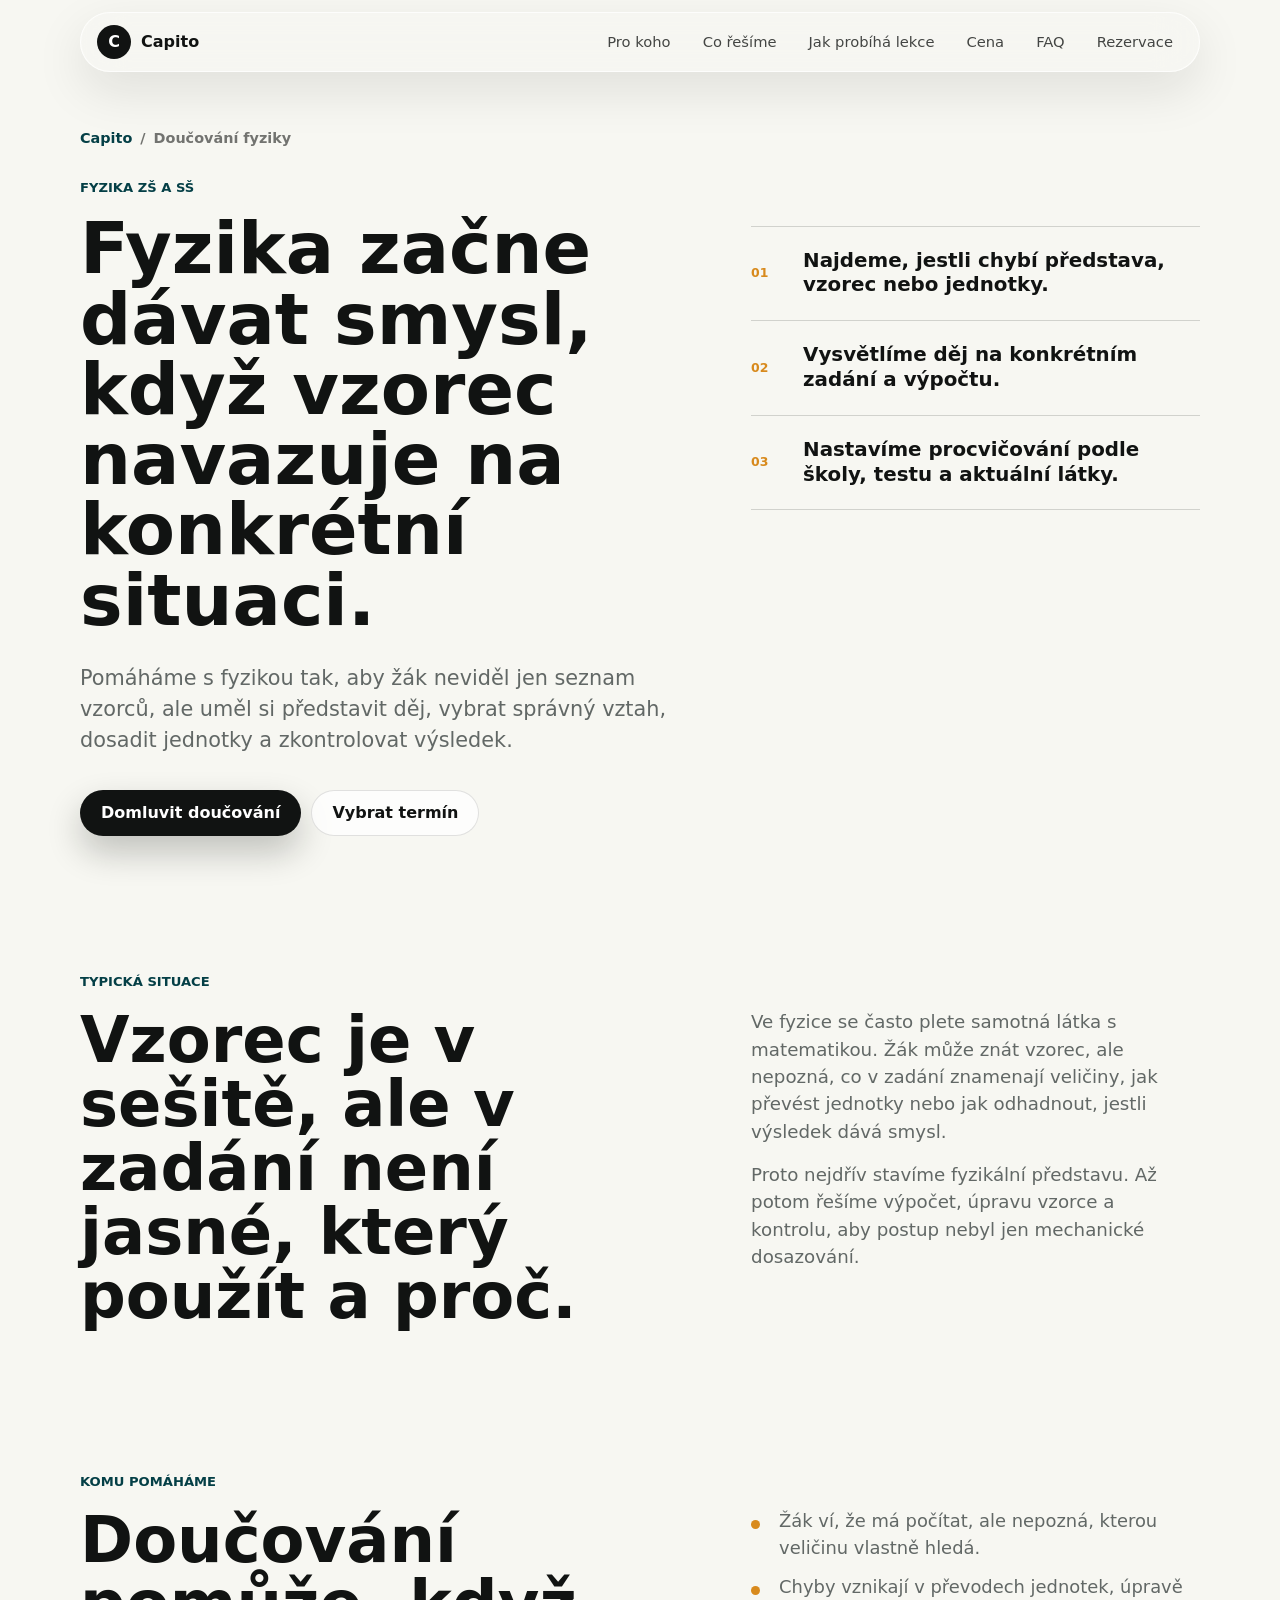
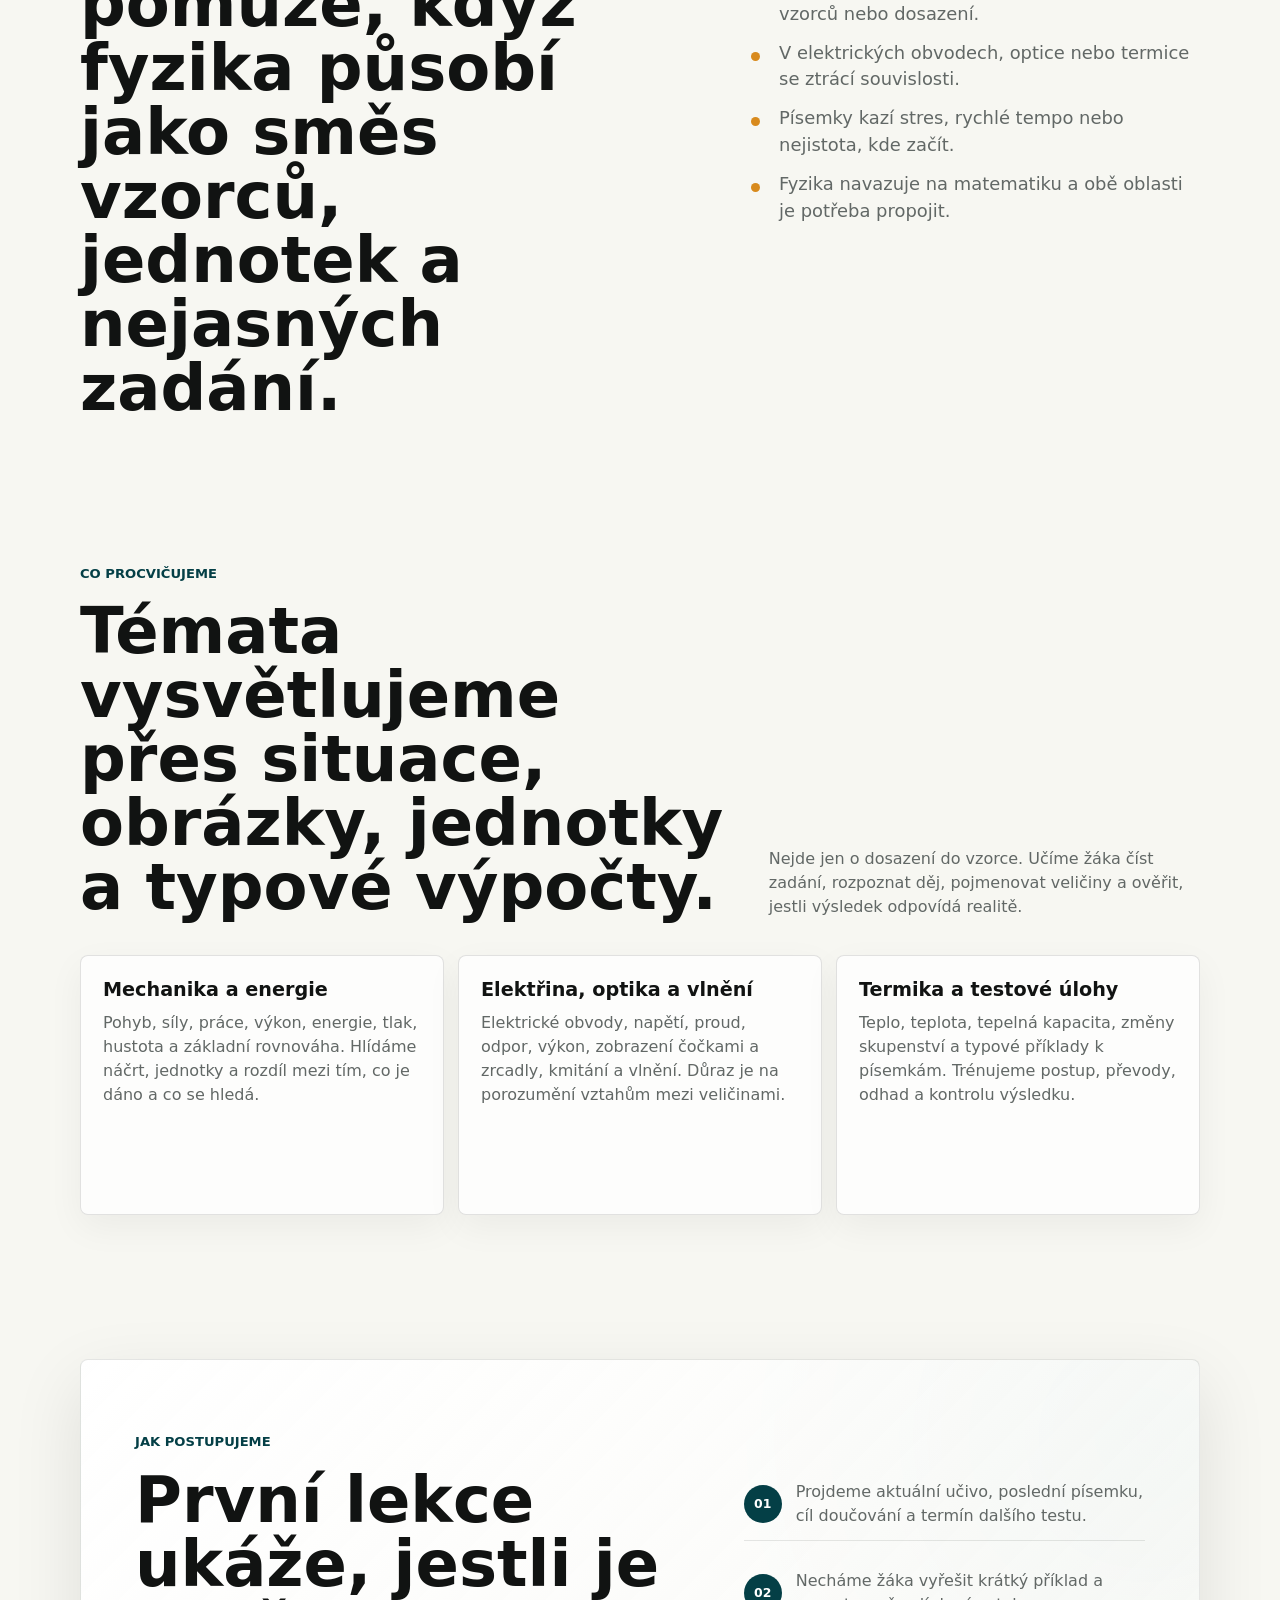
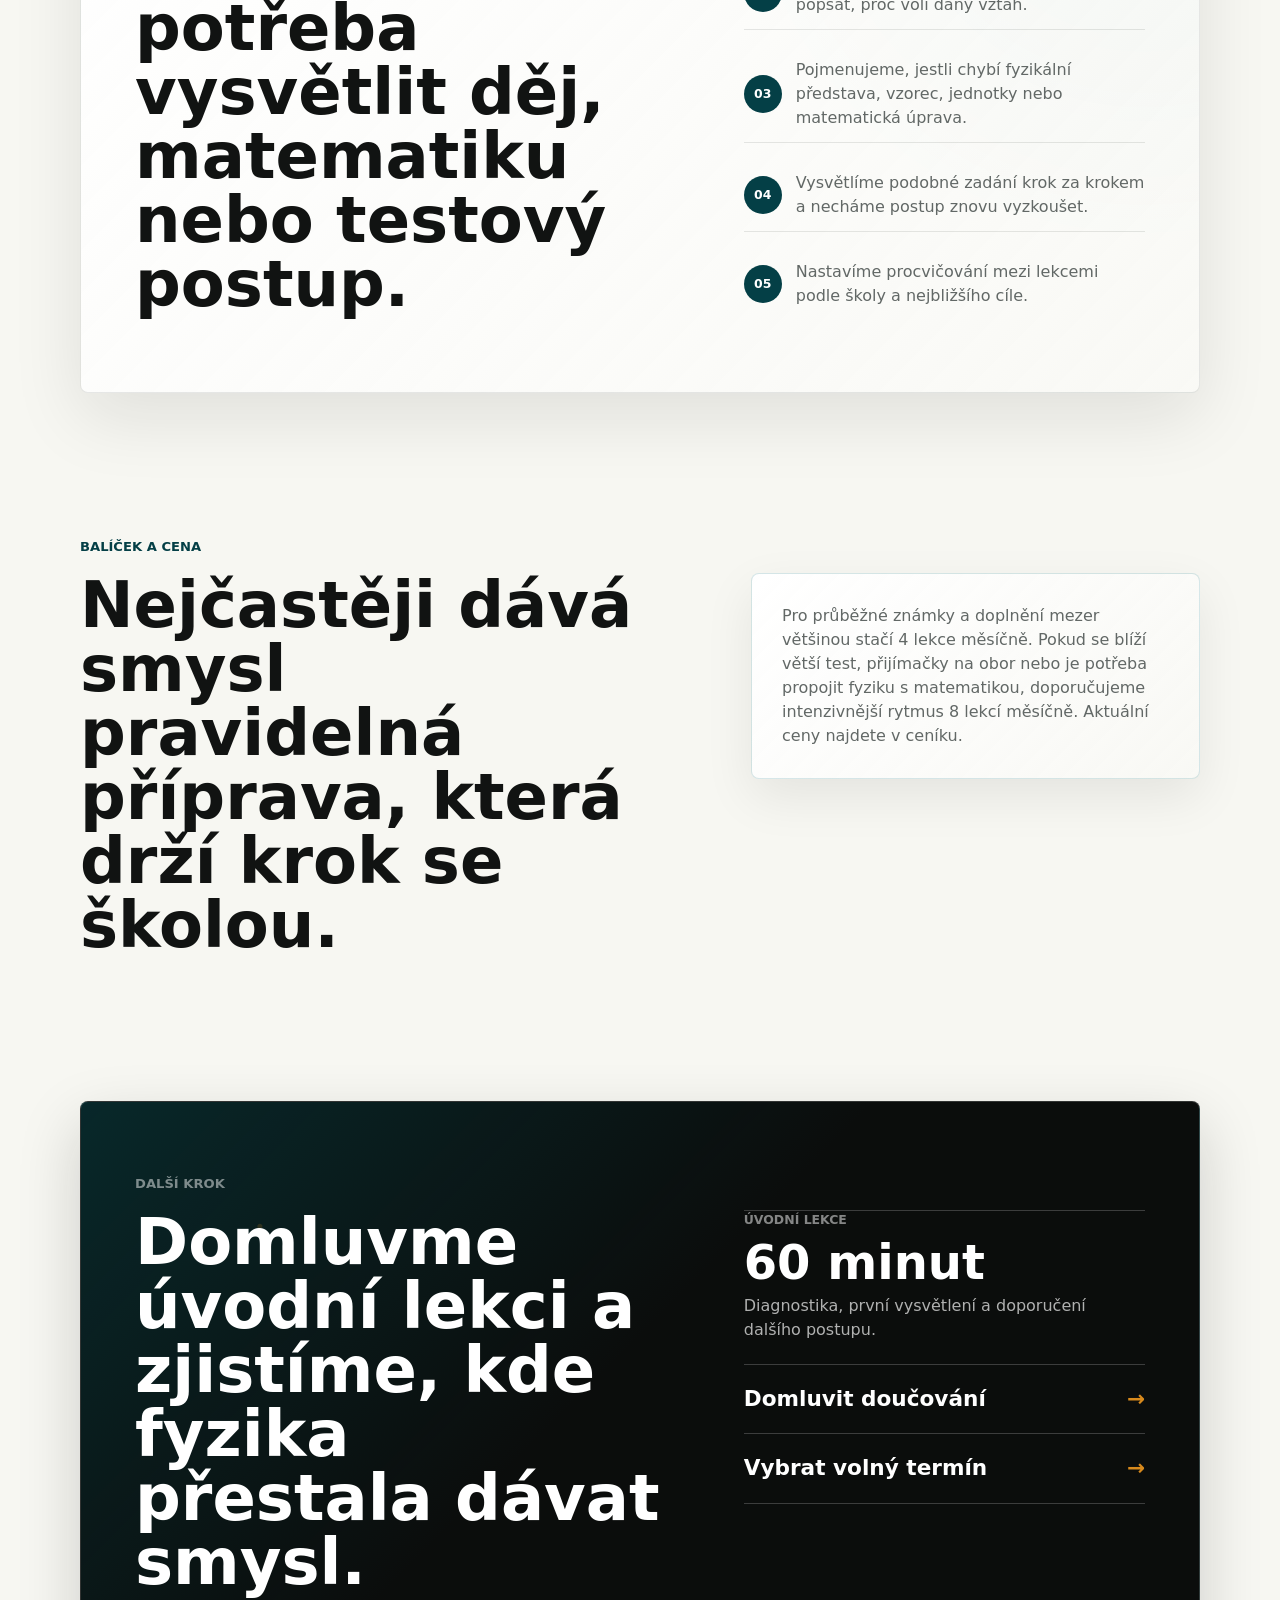
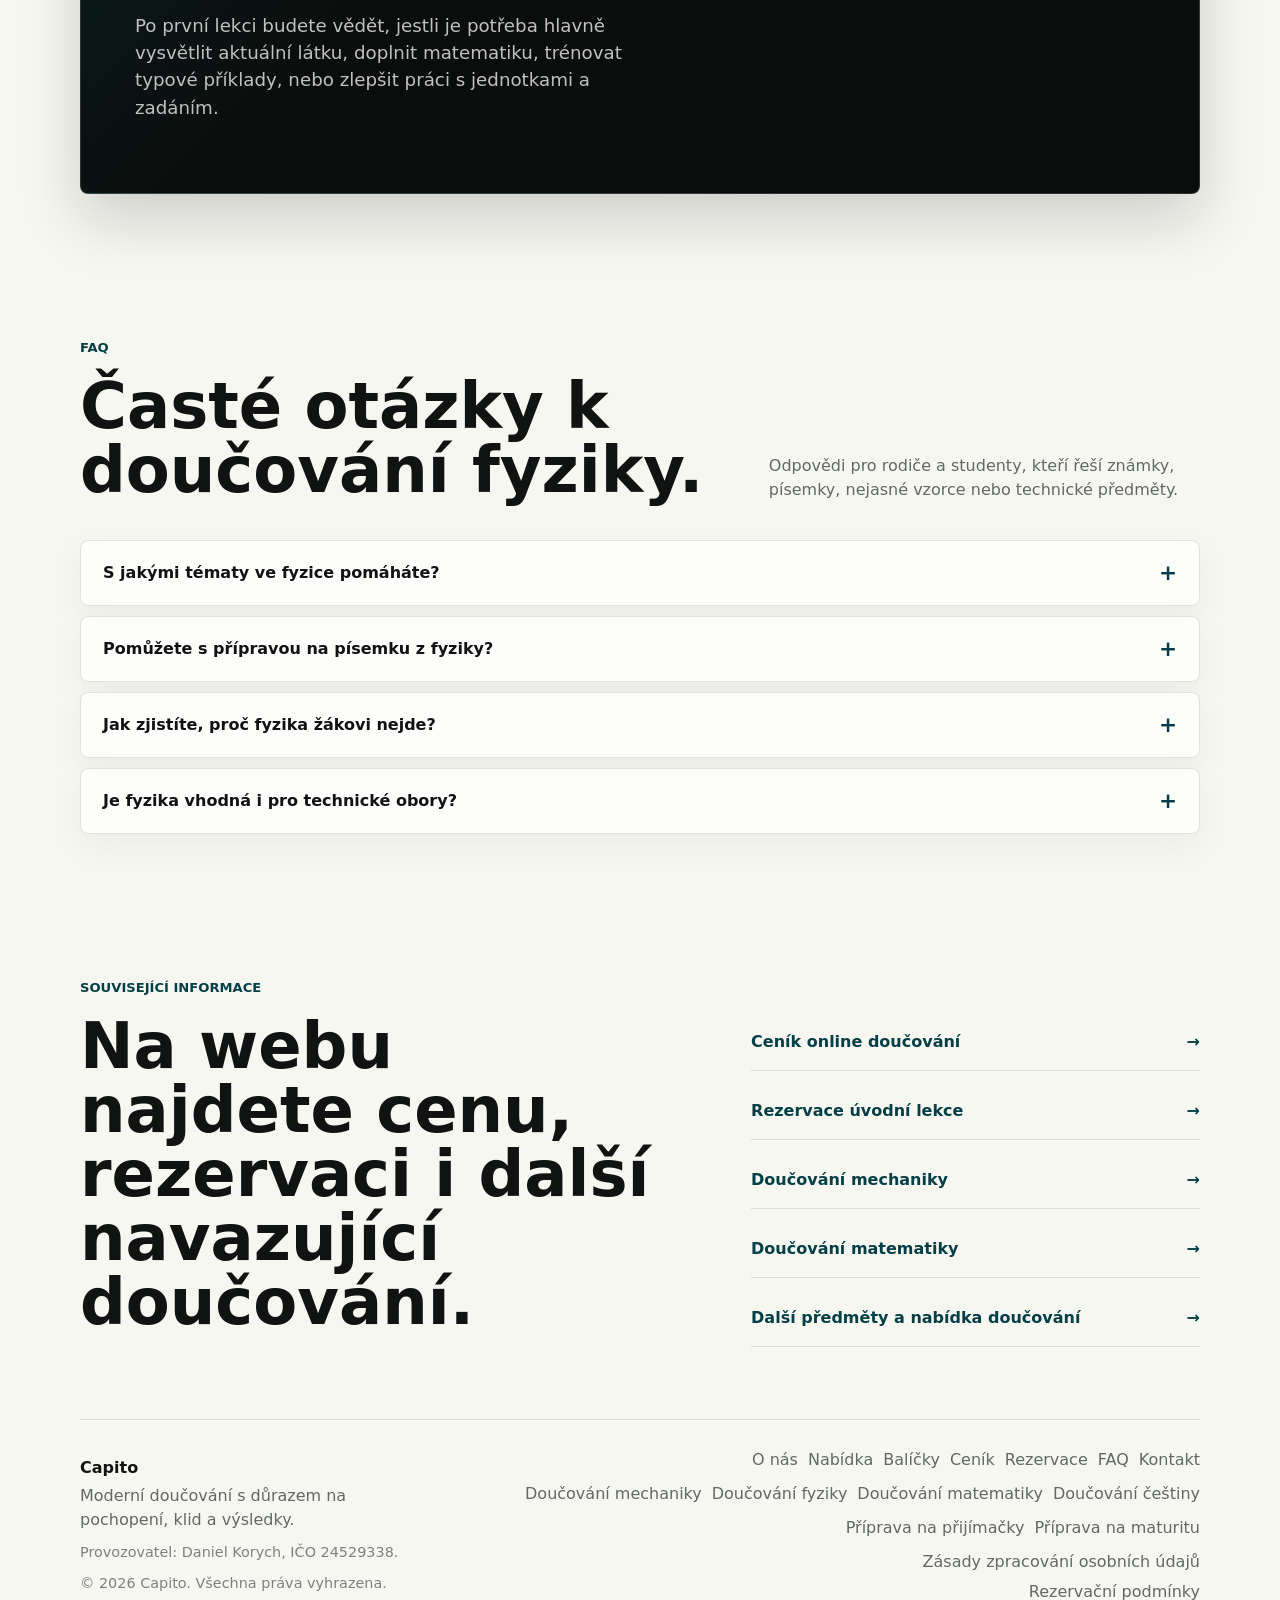
==== doucovani-fyziky.html @ ab7e18ff "Update Capito website files" ====
<!doctype html>
<html lang="cs">
  <head>
    <meta charset="utf-8" />
    <meta name="viewport" content="width=device-width, initial-scale=1" />
    <meta
      name="description"
      content="Online doučování fyziky pro ZŠ a SŠ. Elektrické obvody, optika, termika, kmitání, vlnění, mechanika a příprava na testy."
    />
    <meta name="robots" content="index,follow,max-image-preview:large" />
    <meta name="theme-color" content="#f7f7f2" />
    <meta name="author" content="Capito" />
    <link rel="canonical" href="https://www.doucovanicapito.cz/doucovani-fyziky.html" />
    <title>Doučování fyziky online pro ZŠ a SŠ | Capito</title>
    <link rel="icon" href="assets/favicon.svg?v=2" type="image/svg+xml" />
    <meta property="og:locale" content="cs_CZ" />
    <meta property="og:type" content="website" />
    <meta property="og:site_name" content="Doučování Capito" />
    <meta property="og:title" content="Doučování fyziky online pro ZŠ a SŠ | Capito" />
    <meta
      property="og:description"
      content="Fyzika krok za krokem: porozumění situaci, výběr vztahu, správné jednotky a postup, který žák zvládne zopakovat."
    />
    <meta property="og:url" content="https://www.doucovanicapito.cz/doucovani-fyziky.html" />
    <meta property="og:image" content="https://www.doucovanicapito.cz/assets/og-image.jpg" />
    <meta property="og:image:alt" content="Online doučování fyziky s Doučováním Capito" />
    <meta property="og:image:type" content="image/jpeg" />
    <meta property="og:image:width" content="1200" />
    <meta property="og:image:height" content="630" />
    <meta name="twitter:card" content="summary_large_image" />
    <meta name="twitter:title" content="Doučování fyziky online pro ZŠ a SŠ | Capito" />
    <meta
      name="twitter:description"
      content="Online doučování fyziky pro školu a testy. Elektrické obvody, optika, termika, mechanika, kmitání a vlnění s jasným postupem."
    />
    <meta name="twitter:image" content="https://www.doucovanicapito.cz/assets/og-image.jpg" />
    <meta name="twitter:image:alt" content="Online doučování fyziky s Doučováním Capito" />
    <link rel="stylesheet" href="styles.css" />
    <script type="application/ld+json">
      {
        "@context": "https://schema.org",
        "@graph": [
          {
            "@type": "WebSite",
            "@id": "https://www.doucovanicapito.cz/#website",
            "url": "https://www.doucovanicapito.cz/",
            "name": "Doučování Capito",
            "inLanguage": "cs-CZ",
            "publisher": { "@id": "https://www.doucovanicapito.cz/#organization" }
          },
          {
            "@type": ["Organization", "EducationalOrganization"],
            "@id": "https://www.doucovanicapito.cz/#organization",
            "name": "Doučování Capito",
            "url": "https://www.doucovanicapito.cz/",
            "logo": "https://www.doucovanicapito.cz/assets/favicon.svg",
            "telephone": "+420732619464",
            "email": "info@doucovanicapito.cz"
          },
          {
            "@type": "WebPage",
            "@id": "https://www.doucovanicapito.cz/doucovani-fyziky.html#webpage",
            "url": "https://www.doucovanicapito.cz/doucovani-fyziky.html",
            "name": "Doučování fyziky online pro ZŠ a SŠ",
            "description": "Online doučování fyziky pro žáky základních škol a studenty středních škol s vysvětlením látky, přípravou na testy a kontrolou pokroku.",
            "inLanguage": "cs-CZ",
            "isPartOf": { "@id": "https://www.doucovanicapito.cz/#website" },
            "about": { "@id": "https://www.doucovanicapito.cz/doucovani-fyziky.html#course" }
          },
          {
            "@type": "Course",
            "@id": "https://www.doucovanicapito.cz/doucovani-fyziky.html#course",
            "name": "Doučování fyziky online",
            "description": "Individuální online doučování fyziky pro ZŠ, SŠ, školní testy a technické předměty.",
            "provider": { "@id": "https://www.doucovanicapito.cz/#organization" },
            "educationalLevel": ["ZŠ", "SŠ"],
            "teaches": ["fyzika", "elektrické obvody", "optika", "termika", "mechanika", "kmitání", "vlnění"]
          },
          {
            "@type": "FAQPage",
            "@id": "https://www.doucovanicapito.cz/doucovani-fyziky.html#faq",
            "mainEntity": [
              {
                "@type": "Question",
                "name": "S jakými tématy ve fyzice pomáháte?",
                "acceptedAnswer": {
                  "@type": "Answer",
                  "text": "Pomáháme s mechanikou, elektrickými obvody, optikou, termikou, kmitáním, vlněním, energií, prací, výkonem i základními výpočty. Témata vybíráme podle školy, aktuálního učiva a konkrétních chyb."
                }
              },
              {
                "@type": "Question",
                "name": "Pomůžete s přípravou na písemku z fyziky?",
                "acceptedAnswer": {
                  "@type": "Answer",
                  "text": "Ano. Před písemkou nejdřív rozlišíme, které typy úloh se pravděpodobně objeví, a potom procvičíme postup, jednotky, převody a kontrolu výsledku. Když je času málo, vybíráme témata s největším dopadem."
                }
              },
              {
                "@type": "Question",
                "name": "Jak zjistíte, proč fyzika žákovi nejde?",
                "acceptedAnswer": {
                  "@type": "Answer",
                  "text": "Na první lekci se podíváme na konkrétní příklady, poslední test nebo aktuální učivo. Podle postupu poznáme, jestli chybí fyzikální představa, matematický zápis, převody jednotek nebo jistota při výběru vzorce."
                }
              },
              {
                "@type": "Question",
                "name": "Je fyzika vhodná i pro technické obory?",
                "acceptedAnswer": {
                  "@type": "Answer",
                  "text": "Ano. U technických oborů fyziku propojujeme s matematikou a mechanikou, aby student rozuměl nejen vzorci, ale i tomu, co konkrétní veličiny znamenají v zadání."
                }
              }
            ]
          },
          {
            "@type": "BreadcrumbList",
            "@id": "https://www.doucovanicapito.cz/doucovani-fyziky.html#breadcrumbs",
            "itemListElement": [
              {
                "@type": "ListItem",
                "position": 1,
                "name": "Capito",
                "item": "https://www.doucovanicapito.cz/"
              },
              {
                "@type": "ListItem",
                "position": 2,
                "name": "Doučování fyziky",
                "item": "https://www.doucovanicapito.cz/doucovani-fyziky.html"
              }
            ]
          }
        ]
      }
    </script>
  </head>
  <body>
    <header class="site-header" data-header>
      <a class="brand" href="index.html#top" aria-label="Capito domů">
        <span class="brand-mark">C</span>
        <span>Capito</span>
      </a>

      <button class="menu-toggle" type="button" aria-expanded="false" aria-controls="site-nav" data-menu-toggle>
        <span class="sr-only">Menu</span>
        <span></span>
        <span></span>
      </button>

      <nav class="site-nav" id="site-nav" data-nav>
        <a href="#komu-pomahame">Pro koho</a>
        <a href="#co-resime">Co řešíme</a>
        <a href="#jak-probiha-lekce">Jak probíhá lekce</a>
        <a href="#cena">Cena</a>
        <a href="#faq">FAQ</a>
        <a href="#rezervace">Rezervace</a>
      </nav>
    </header>

    <main id="top" class="landing-page">
      <section class="section landing-hero" aria-labelledby="landing-title">
        <nav class="breadcrumb" aria-label="Drobečková navigace">
          <a href="index.html#top">Capito</a>
          <span>/</span>
          <span>Doučování fyziky</span>
        </nav>

        <div class="landing-hero-grid">
          <div>
            <div class="section-kicker">Fyzika ZŠ a SŠ</div>
            <h1 id="landing-title">Fyzika začne dávat smysl, když vzorec navazuje na konkrétní situaci.</h1>
            <p class="landing-lead">
              Pomáháme s fyzikou tak, aby žák neviděl jen seznam vzorců, ale uměl si představit děj,
              vybrat správný vztah, dosadit jednotky a zkontrolovat výsledek.
            </p>
            <div class="landing-actions">
              <a class="button primary" href="index.html#rezervace">Domluvit doučování</a>
              <a class="button secondary" href="https://app.acuityscheduling.com/schedule.php?owner=40146834">Vybrat termín</a>
            </div>
          </div>

          <aside class="hero-facts" aria-label="Rychlé shrnutí doučování fyziky">
            <div>
              <span>01</span>
              <strong>Najdeme, jestli chybí představa, vzorec nebo jednotky.</strong>
            </div>
            <div>
              <span>02</span>
              <strong>Vysvětlíme děj na konkrétním zadání a výpočtu.</strong>
            </div>
            <div>
              <span>03</span>
              <strong>Nastavíme procvičování podle školy, testu a aktuální látky.</strong>
            </div>
          </aside>
        </div>
      </section>

      <section class="section landing-section landing-split" aria-labelledby="situation-title">
        <div>
          <div class="section-kicker">Typická situace</div>
          <h2 id="situation-title">Vzorec je v sešitě, ale v zadání není jasné, který použít a proč.</h2>
        </div>
        <div class="landing-copy">
          <p>
            Ve fyzice se často plete samotná látka s matematikou. Žák může znát vzorec, ale nepozná,
            co v zadání znamenají veličiny, jak převést jednotky nebo jak odhadnout, jestli výsledek dává smysl.
          </p>
          <p>
            Proto nejdřív stavíme fyzikální představu. Až potom řešíme výpočet, úpravu vzorce a kontrolu,
            aby postup nebyl jen mechanické dosazování.
          </p>
        </div>
      </section>

      <section id="komu-pomahame" class="section landing-section landing-split" aria-labelledby="helps-title">
        <div>
          <div class="section-kicker">Komu pomáháme</div>
          <h2 id="helps-title">Doučování pomůže, když fyzika působí jako směs vzorců, jednotek a nejasných zadání.</h2>
        </div>
        <ul class="landing-list">
          <li>Žák ví, že má počítat, ale nepozná, kterou veličinu vlastně hledá.</li>
          <li>Chyby vznikají v převodech jednotek, úpravě vzorců nebo dosazení.</li>
          <li>V elektrických obvodech, optice nebo termice se ztrácí souvislosti.</li>
          <li>Písemky kazí stres, rychlé tempo nebo nejistota, kde začít.</li>
          <li>Fyzika navazuje na matematiku a obě oblasti je potřeba propojit.</li>
        </ul>
      </section>

      <section id="co-resime" class="section landing-section" aria-labelledby="topics-title">
        <div class="section-heading">
          <div>
            <div class="section-kicker">Co procvičujeme</div>
            <h2 id="topics-title">Témata vysvětlujeme přes situace, obrázky, jednotky a typové výpočty.</h2>
          </div>
          <p>
            Nejde jen o dosazení do vzorce. Učíme žáka číst zadání, rozpoznat děj, pojmenovat veličiny
            a ověřit, jestli výsledek odpovídá realitě.
          </p>
        </div>

        <div class="landing-cards">
          <article class="landing-card">
            <h3>Mechanika a energie</h3>
            <p>
              Pohyb, síly, práce, výkon, energie, tlak, hustota a základní rovnováha. Hlídáme náčrt,
              jednotky a rozdíl mezi tím, co je dáno a co se hledá.
            </p>
          </article>
          <article class="landing-card">
            <h3>Elektřina, optika a vlnění</h3>
            <p>
              Elektrické obvody, napětí, proud, odpor, výkon, zobrazení čočkami a zrcadly, kmitání a vlnění.
              Důraz je na porozumění vztahům mezi veličinami.
            </p>
          </article>
          <article class="landing-card">
            <h3>Termika a testové úlohy</h3>
            <p>
              Teplo, teplota, tepelná kapacita, změny skupenství a typové příklady k písemkám.
              Trénujeme postup, převody, odhad a kontrolu výsledku.
            </p>
          </article>
        </div>
      </section>

      <section id="jak-probiha-lekce" class="section landing-section landing-split landing-process-feature" aria-labelledby="process-title">
        <div>
          <div class="section-kicker">Jak postupujeme</div>
          <h2 id="process-title">První lekce ukáže, jestli je potřeba vysvětlit děj, matematiku nebo testový postup.</h2>
        </div>
        <ol class="landing-steps">
          <li>Projdeme aktuální učivo, poslední písemku, cíl doučování a termín dalšího testu.</li>
          <li>Necháme žáka vyřešit krátký příklad a popsat, proč volí daný vztah.</li>
          <li>Pojmenujeme, jestli chybí fyzikální představa, vzorec, jednotky nebo matematická úprava.</li>
          <li>Vysvětlíme podobné zadání krok za krokem a necháme postup znovu vyzkoušet.</li>
          <li>Nastavíme procvičování mezi lekcemi podle školy a nejbližšího cíle.</li>
        </ol>
      </section>

      <section id="cena" class="section landing-section landing-split" aria-labelledby="package-title">
        <div>
          <div class="section-kicker">Balíček a cena</div>
          <h2 id="package-title">Nejčastěji dává smysl pravidelná příprava, která drží krok se školou.</h2>
        </div>
        <div class="landing-note">
          <p>
            Pro průběžné známky a doplnění mezer většinou stačí 4 lekce měsíčně. Pokud se blíží větší test,
            přijímačky na obor nebo je potřeba propojit fyziku s matematikou, doporučujeme intenzivnější rytmus
            8 lekcí měsíčně. Aktuální ceny najdete v <a href="index.html#cenik">ceníku</a>.
          </p>
        </div>
      </section>

      <section id="rezervace" class="landing-cta" aria-labelledby="cta-title">
        <div>
          <div class="section-kicker">Další krok</div>
          <h2 id="cta-title">Domluvme úvodní lekci a zjistíme, kde fyzika přestala dávat smysl.</h2>
          <p>
            Po první lekci budete vědět, jestli je potřeba hlavně vysvětlit aktuální látku, doplnit matematiku,
            trénovat typové příklady, nebo zlepšit práci s jednotkami a zadáním.
          </p>
        </div>
        <aside class="cta-choice" aria-label="Rezervace doučování fyziky">
          <div class="cta-choice-copy">
            <span>Úvodní lekce</span>
            <strong>60 minut</strong>
            <small>Diagnostika, první vysvětlení a doporučení dalšího postupu.</small>
          </div>
          <a class="cta-choice-link" href="index.html#rezervace">Domluvit doučování</a>
          <a class="cta-choice-link" href="https://app.acuityscheduling.com/schedule.php?owner=40146834">Vybrat volný termín</a>
        </aside>
      </section>

      <section class="section landing-section faq" id="faq" aria-labelledby="faq-title">
        <div class="section-heading">
          <div>
            <div class="section-kicker">FAQ</div>
            <h2 id="faq-title">Časté otázky k doučování fyziky.</h2>
          </div>
          <p>Odpovědi pro rodiče a studenty, kteří řeší známky, písemky, nejasné vzorce nebo technické předměty.</p>
        </div>

        <div class="faq-list">
          <details>
            <summary>S jakými tématy ve fyzice pomáháte?</summary>
            <p>
              Pomáháme s mechanikou, elektrickými obvody, optikou, termikou, kmitáním, vlněním, energií,
              prací, výkonem i základními výpočty. Témata vybíráme podle školy, aktuálního učiva
              a konkrétních chyb.
            </p>
          </details>
          <details>
            <summary>Pomůžete s přípravou na písemku z fyziky?</summary>
            <p>
              Ano. Před písemkou nejdřív rozlišíme, které typy úloh se pravděpodobně objeví, a potom
              procvičíme postup, jednotky, převody a kontrolu výsledku. Když je času málo, vybíráme témata
              s největším dopadem.
            </p>
          </details>
          <details>
            <summary>Jak zjistíte, proč fyzika žákovi nejde?</summary>
            <p>
              Na první lekci se podíváme na konkrétní příklady, poslední test nebo aktuální učivo.
              Podle postupu poznáme, jestli chybí fyzikální představa, matematický zápis, převody jednotek
              nebo jistota při výběru vzorce.
            </p>
          </details>
          <details>
            <summary>Je fyzika vhodná i pro technické obory?</summary>
            <p>
              Ano. U technických oborů fyziku propojujeme s matematikou a mechanikou, aby student rozuměl
              nejen vzorci, ale i tomu, co konkrétní veličiny znamenají v zadání.
            </p>
          </details>
        </div>
      </section>

      <section class="section landing-section landing-split" aria-labelledby="related-title">
        <div>
          <div class="section-kicker">Související informace</div>
          <h2 id="related-title">Na webu najdete cenu, rezervaci i další navazující doučování.</h2>
        </div>
        <nav class="related-links" aria-label="Související části webu">
          <a href="index.html#cenik">Ceník online doučování</a>
          <a href="index.html#rezervace">Rezervace úvodní lekce</a>
          <a href="doucovani-mechaniky.html">Doučování mechaniky</a>
          <a href="doucovani-matematiky.html">Doučování matematiky</a>
          <a href="index.html#nabidka">Další předměty a nabídka doučování</a>
        </nav>
      </section>
    </main>

    <footer class="site-footer">
      <div>
        <strong>Capito</strong>
        <span>Moderní doučování s důrazem na pochopení, klid a výsledky.</span>
        <small class="footer-legal">Provozovatel: Daniel Korych, IČO 24529338.</small>
        <small class="footer-legal">© 2026 Capito. Všechna práva vyhrazena.</small>
      </div>
      <nav aria-label="Patička">
        <a href="o-nas.html">O nás</a>
        <a href="index.html#nabidka">Nabídka</a>
        <a href="index.html#balicky">Balíčky</a>
        <a href="index.html#cenik">Ceník</a>
        <a href="index.html#rezervace">Rezervace</a>
        <a href="index.html#faq">FAQ</a>
        <a href="index.html#kontakt">Kontakt</a>
        <span class="footer-service-links">
          <a href="doucovani-mechaniky.html">Doučování mechaniky</a>
          <a href="doucovani-fyziky.html">Doučování fyziky</a>
          <a href="doucovani-matematiky.html">Doučování matematiky</a>
          <a href="doucovani-cestiny.html">Doučování češtiny</a>
          <a href="priprava-na-prijimacky.html">Příprava na přijímačky</a>
          <a href="priprava-na-maturitu.html">Příprava na maturitu</a>
        </span>
        <span class="footer-legal-links">
          <a href="zasady-zpracovani-osobnich-udaju.html">Zásady zpracování osobních údajů</a>
          <a href="rezervacni-a-storno-podminky.html">Rezervační podmínky</a>
        </span>
      </nav>
    </footer>

    <script src="script.js" defer></script>
  </body>
</html>
---- styles.css ----
:root {
  --ink: #111312;
  --muted: #626866;
  --paper: #f7f7f2;
  --surface: #ffffff;
  --line: rgba(17, 19, 18, 0.12);
  --teal: #006d77;
  --teal-dark: #043f46;
  --amber: #d88a1d;
  --sage: #7a946b;
  --shadow: 0 24px 70px rgba(17, 19, 18, 0.14);
  --radius: 8px;
  color-scheme: light;
  font-family: Inter, ui-sans-serif, system-ui, -apple-system, BlinkMacSystemFont, "Segoe UI", sans-serif;
}

@media (min-width: 900px) {
  .package-card {
    min-height: clamp(376px, 31vw, 402px);
    padding-block: clamp(22px, 2.05vw, 30px);
  }
}

* {
  box-sizing: border-box;
}

html {
  scroll-behavior: smooth;
}

[id] {
  scroll-margin-top: 92px;
}

body {
  margin: 0;
  background: var(--paper);
  color: var(--ink);
  font-size: 16px;
  line-height: 1.5;
}

body.menu-open {
  overflow: hidden;
}

a {
  color: inherit;
  text-decoration: none;
}

img {
  display: block;
  max-width: 100%;
}

button,
input,
select {
  font: inherit;
}

.sr-only {
  position: absolute;
  width: 1px;
  height: 1px;
  padding: 0;
  margin: -1px;
  overflow: hidden;
  clip: rect(0, 0, 0, 0);
  white-space: nowrap;
  border: 0;
}

.site-header {
  position: fixed;
  top: 12px;
  left: 50%;
  z-index: 20;
  width: min(1120px, calc(100% - 24px));
  min-height: 56px;
  display: flex;
  align-items: center;
  justify-content: space-between;
  gap: 24px;
  padding: 10px 12px 10px 16px;
  border: 1px solid rgba(255, 255, 255, 0.72);
  border-radius: 999px;
  background: rgba(247, 247, 242, 0.78);
  box-shadow: 0 18px 50px rgba(17, 19, 18, 0.1);
  backdrop-filter: blur(22px) saturate(1.35);
  transform: translateX(-50%);
  transition: background 180ms ease, box-shadow 180ms ease;
}

.site-header.is-scrolled {
  background: rgba(255, 255, 255, 0.9);
  box-shadow: 0 14px 42px rgba(17, 19, 18, 0.16);
}

.brand {
  display: inline-flex;
  align-items: center;
  gap: 10px;
  min-width: max-content;
  font-weight: 700;
}

.brand-mark {
  display: grid;
  width: 34px;
  height: 34px;
  place-items: center;
  border-radius: 50%;
  color: #fff;
  background: var(--ink);
}

.site-nav {
  display: flex;
  align-items: center;
  justify-content: flex-end;
  gap: 4px;
}

.site-nav a {
  min-height: 38px;
  display: inline-flex;
  align-items: center;
  padding: 0 14px;
  border-radius: 999px;
  color: rgba(17, 19, 18, 0.78);
  font-size: 0.92rem;
  transition: background 160ms ease, color 160ms ease;
}

.site-nav a:hover,
.site-nav a:focus-visible {
  background: rgba(17, 19, 18, 0.08);
  color: var(--ink);
}

.menu-toggle {
  display: none;
  position: relative;
  width: 42px;
  height: 42px;
  place-items: center;
  border: 0;
  border-radius: 50%;
  background: rgba(17, 19, 18, 0.08);
  cursor: pointer;
}

.menu-toggle span:not(.sr-only) {
  position: absolute;
  top: 50%;
  left: 50%;
  width: 18px;
  height: 2px;
  background: var(--ink);
  transform: translate(-50%, -50%);
  transition: transform 180ms ease;
}

.menu-toggle span:nth-child(2) {
  transform: translate(-50%, calc(-50% - 4px));
}

.menu-toggle span:nth-child(3) {
  transform: translate(-50%, calc(-50% + 4px));
}

.hero {
  position: relative;
  min-height: 88svh;
  display: grid;
  align-items: end;
  overflow: hidden;
  isolation: isolate;
  background: #dfe7e5;
}

.hero-picture {
  position: absolute;
  inset: 0;
  z-index: -2;
}

.hero-media {
  width: 100%;
  height: 100%;
  object-fit: cover;
  object-position: 61% center;
}

.hero-shade {
  position: absolute;
  inset: 0;
  z-index: -1;
  background:
    linear-gradient(90deg, rgba(247, 247, 242, 0.94) 0%, rgba(247, 247, 242, 0.72) 36%, rgba(247, 247, 242, 0.14) 72%),
    linear-gradient(0deg, rgba(17, 19, 18, 0.38) 0%, rgba(17, 19, 18, 0) 38%);
}

.hero-content {
  width: min(1120px, calc(100% - 32px));
  margin: 0 auto;
  padding: 132px 0 72px;
}

.eyebrow,
.section-kicker {
  margin: 0 0 16px;
  color: var(--teal-dark);
  font-size: 0.82rem;
  font-weight: 800;
  letter-spacing: 0;
  text-transform: uppercase;
}

h1,
h2,
h3,
p {
  overflow-wrap: anywhere;
}

h1 {
  max-width: 760px;
  margin: 0;
  font-size: clamp(4.5rem, 13vw, 9.5rem);
  line-height: 0.94;
  letter-spacing: 0;
}

.hero-copy {
  max-width: 630px;
  margin: 28px 0 0;
  color: rgba(17, 19, 18, 0.82);
  font-size: clamp(1.12rem, 2vw, 1.45rem);
}

.hero-actions,
.site-footer nav {
  display: flex;
  flex-wrap: wrap;
  gap: 10px;
}

.button {
  min-height: 46px;
  display: inline-flex;
  align-items: center;
  justify-content: center;
  padding: 0 20px;
  border: 1px solid transparent;
  border-radius: 999px;
  font-weight: 760;
  cursor: pointer;
  transition: transform 160ms ease, box-shadow 160ms ease, background 160ms ease, border-color 160ms ease;
}

.hero-actions {
  margin-top: 34px;
}

.button:hover,
.button:focus-visible {
  transform: translateY(-1px);
}

.button.primary {
  color: #fff;
  background: var(--ink);
  box-shadow: 0 16px 34px rgba(17, 19, 18, 0.24);
}

.button.primary:hover,
.button.primary:focus-visible {
  background: var(--teal-dark);
}

.button.secondary {
  color: var(--ink);
  background: rgba(255, 255, 255, 0.72);
  border-color: rgba(17, 19, 18, 0.12);
}

.button.secondary:hover,
.button.secondary:focus-visible {
  border-color: rgba(17, 19, 18, 0.24);
  box-shadow: 0 12px 28px rgba(17, 19, 18, 0.12);
}

.button.full {
  width: 100%;
}

.signal-strip {
  width: min(1120px, calc(100% - 32px));
  display: grid;
  grid-template-columns: repeat(3, 1fr);
  gap: 1px;
  margin: -26px auto 0;
  position: relative;
  z-index: 3;
  overflow: hidden;
  border: 1px solid rgba(255, 255, 255, 0.78);
  border-radius: var(--radius);
  background: var(--line);
  box-shadow: var(--shadow);
}

.signal-strip div {
  min-height: 96px;
  display: grid;
  align-content: center;
  gap: 2px;
  padding: 20px 24px;
  background: rgba(255, 255, 255, 0.82);
  backdrop-filter: blur(18px);
}

.signal-strip strong {
  font-size: clamp(1.55rem, 3vw, 2.2rem);
  line-height: 1;
}

.signal-strip span {
  color: var(--muted);
}

.section {
  width: min(1120px, calc(100% - 32px));
  margin: 0 auto;
  padding: 110px 0;
}

.intro-grid,
.reservation {
  display: grid;
  grid-template-columns: minmax(0, 0.95fr) minmax(320px, 1.05fr);
  gap: clamp(32px, 7vw, 86px);
  align-items: start;
}

.intro h1,
.intro h2,
.offer h2,
.packages h2,
.method h2,
.testimonials h2,
.pricing h2,
.contact h2,
.faq h2,
.reservation h2 {
  margin: 0;
  font-size: clamp(2.2rem, 5vw, 4.5rem);
  line-height: 0.98;
  letter-spacing: 0;
}

.intro-copy {
  display: grid;
  gap: 18px;
  color: var(--muted);
  font-size: clamp(1.04rem, 1.8vw, 1.22rem);
}

.intro-copy p,
.section-heading p,
.reservation-copy > p,
.contact-copy p,
.feature-card p,
.review-card blockquote,
.faq-list p,
.timeline p,
.price-card li,
.site-footer span {
  margin: 0;
  color: var(--muted);
}

.offer-grid,
.pricing-grid,
.package-grid {
  display: grid;
  gap: 14px;
  margin-top: 38px;
}

#cenik-balicky {
  scroll-margin-top: clamp(260px, 38vh, 320px);
}

#cenik {
  scroll-margin-top: -28px;
}

#nabidka {
  scroll-margin-top: -28px;
}

#balicky {
  scroll-margin-top: 16px;
}

#faq {
  scroll-margin-top: 0;
}

#rezervace {
  scroll-margin-top: 8px;
}

#rezervacni-formular {
  scroll-margin-top: 110px;
}

.offer-grid {
  grid-template-columns: repeat(3, minmax(0, 1fr));
}

.feature-card,
.price-card {
  min-height: 280px;
  display: flex;
  flex-direction: column;
  padding: 24px;
  border: 1px solid var(--line);
  border-radius: var(--radius);
  background: rgba(255, 255, 255, 0.72);
  box-shadow: 0 12px 36px rgba(17, 19, 18, 0.06);
}

.feature-card {
  min-height: 244px;
  padding: 20px;
}

.feature-card,
.price-card {
  transition: transform 180ms ease, box-shadow 180ms ease, background-color 180ms ease, color 180ms ease;
}

.feature-card:hover,
.feature-card:focus-visible {
  transform: translateY(-4px);
  box-shadow: 0 22px 48px rgba(17, 19, 18, 0.12);
}

.feature-card:focus-visible {
  outline: 3px solid rgba(0, 109, 119, 0.34);
  outline-offset: 4px;
}

.icon {
  width: 46px;
  height: 46px;
  display: grid;
  place-items: center;
  margin-bottom: 22px;
  border-radius: 50%;
  color: #fff;
  background: var(--teal-dark);
  font-weight: 800;
}

.feature-card:nth-child(1) .icon {
  background: var(--amber);
}

.feature-card:nth-child(2) .icon {
  background: var(--teal);
}

.feature-card:nth-child(4) .icon {
  background: var(--sage);
}

.feature-card:nth-child(5) .icon {
  background: var(--ink);
}

.feature-card:nth-child(6) .icon {
  background: var(--teal-dark);
}

.feature-card h3,
.timeline h3 {
  margin: 0 0 8px;
  font-size: 1.28rem;
}

.feature-card h3 {
  margin-bottom: 8px;
  font-size: 1.22rem;
}

.feature-card-cta {
  display: inline-flex;
  align-items: center;
  gap: 8px;
  margin-top: auto;
  padding-top: 14px;
  color: var(--teal-dark);
  font-weight: 800;
}

.feature-card-badge {
  display: inline-flex;
  width: fit-content;
  margin-top: auto;
  color: var(--amber);
  font-size: 0.78rem;
  font-weight: 850;
  text-transform: uppercase;
}

.feature-card-badge + .feature-card-cta {
  margin-top: 0;
  padding-top: 5px;
}

.feature-card-cta::after {
  content: "→";
}

.packages {
  padding-top: 72px;
}

.package-grid {
  grid-template-columns: repeat(2, minmax(0, 1fr));
  width: min(100%, 1060px);
  max-width: 1060px;
  margin-inline: auto;
}

.package-card {
  position: relative;
  min-height: 350px;
  display: flex;
  flex-direction: column;
  gap: 10px;
  padding: clamp(18px, 2.7vw, 24px);
  border: 1px solid rgba(255, 255, 255, 0.16);
  border-radius: var(--radius);
  color: #fff;
  background:
    radial-gradient(circle at 16% 18%, rgba(216, 138, 29, 0.18) 0 2px, transparent 3px),
    radial-gradient(circle at 76% 68%, rgba(255, 255, 255, 0.105) 0 1px, transparent 2px),
    linear-gradient(135deg, rgba(0, 109, 119, 0.25), transparent 42%),
    linear-gradient(150deg, transparent 0 58%, rgba(255, 255, 255, 0.074) 58.3%, transparent 58.8% 100%),
    linear-gradient(0deg, rgba(255, 255, 255, 0.034), rgba(255, 255, 255, 0.034)),
    #0b0d0c;
  background-size: 86px 86px, 64px 64px, auto, auto, auto, auto;
  box-shadow: 0 24px 62px rgba(17, 19, 18, 0.18);
  transition: transform 180ms ease, box-shadow 180ms ease, background 180ms ease;
}

.package-card > * {
  position: relative;
  z-index: 1;
}

.package-card:hover,
.package-card:focus-within {
  transform: translateY(-4px);
  box-shadow: 0 32px 74px rgba(17, 19, 18, 0.22);
}

.package-label {
  display: inline-flex;
  width: fit-content;
  margin-bottom: 7px;
  color: var(--amber);
  font-size: 0.78rem;
  font-weight: 850;
  text-transform: uppercase;
}

.package-card h3 {
  max-width: 520px;
  margin: 0;
  font-size: clamp(1.45rem, 1.95vw, 1.95rem);
  line-height: 1.03;
}

.package-card p {
  max-width: 560px;
  margin: 6px 0 0;
  color: rgba(255, 255, 255, 0.76);
  font-size: 0.9rem;
  line-height: 1.34;
}

.package-card ul {
  display: grid;
  gap: 6px;
  margin: 0 0 auto;
  padding: 0;
  list-style: none;
}

.package-card li {
  display: grid;
  grid-template-columns: 8px minmax(0, 1fr);
  column-gap: 12px;
  align-items: start;
  padding-left: 0;
  color: rgba(255, 255, 255, 0.82);
  font-size: 0.88rem;
  line-height: 1.28;
}

.package-card li::before {
  content: "";
  width: 8px;
  height: 8px;
  margin-top: 0.44em;
  border-radius: 50%;
  background: var(--amber);
}

.package-price {
  display: grid;
  grid-template-columns: auto auto;
  align-items: baseline;
  justify-content: center;
  justify-items: center;
  gap: 3px 4px;
  width: fit-content;
  min-width: 168px;
  max-width: 100%;
  margin: 0 auto 2px;
  padding: 8px 12px 9px;
  text-align: center;
  border: 1px solid rgba(255, 255, 255, 0.18);
  border-radius: 18px;
  background: rgba(255, 255, 255, 0.08);
  box-shadow: inset 0 1px 0 rgba(255, 255, 255, 0.08);
}

.package-price span {
  color: rgba(255, 255, 255, 0.64);
  font-size: 0.68rem;
  font-weight: 750;
  text-transform: uppercase;
  transform: translateY(-1px);
}

.package-price strong {
  color: #fff;
  font-size: clamp(1.16rem, 1.75vw, 1.68rem);
  line-height: 1;
  letter-spacing: 0;
}

.package-price small {
  grid-column: 1 / -1;
  color: rgba(255, 255, 255, 0.66);
  font-size: 0.68rem;
  font-weight: 650;
  line-height: 1.15;
}

.package-card .button {
  margin-top: 0;
  min-height: 44px;
  padding-block: 10px;
  font-size: 0.94rem;
  font-weight: 820;
}

.package-card .button.secondary {
  color: var(--ink);
  background: rgba(255, 255, 255, 0.84);
  border-color: transparent;
}

.package-card .button.secondary:hover,
.package-card .button.secondary:focus-visible {
  background: #fff;
  border-color: #fff;
}

.package-detail-link {
  align-self: center;
  width: fit-content;
  color: rgba(255, 255, 255, 0.68);
  font-size: 0.9rem;
  font-weight: 760;
  text-align: center;
  text-decoration: underline;
  text-decoration-color: rgba(216, 138, 29, 0.55);
  text-underline-offset: 4px;
  transition: color 160ms ease, text-decoration-color 160ms ease;
}

.package-detail-link:hover,
.package-detail-link:focus-visible {
  color: #fff;
  text-decoration-color: var(--amber);
}

.method {
  width: 100%;
  padding: 24px 0;
}

.method-panel {
  position: relative;
  width: min(1120px, calc(100% - 32px));
  display: grid;
  grid-template-columns: minmax(0, 0.66fr) minmax(520px, 1.34fr);
  gap: clamp(24px, 4vw, 54px);
  margin: 0 auto;
  padding: clamp(50px, 6.6vw, 84px) clamp(28px, 6vw, 72px);
  border-radius: var(--radius);
  color: var(--ink);
  overflow: hidden;
  border: 1px solid rgba(17, 19, 18, 0.1);
  background:
    linear-gradient(135deg, rgba(255, 255, 255, 0.88), rgba(247, 247, 242, 0.78)),
    #fff;
  box-shadow: 0 24px 70px rgba(17, 19, 18, 0.1);
}

.method-panel::before,
.method-panel::after {
  content: "";
  position: absolute;
  inset: 0;
  pointer-events: none;
}

.method-panel::before {
  opacity: 0.5;
  background:
    radial-gradient(circle at 22% 28%, rgba(216, 138, 29, 0.24) 0 2px, transparent 3px),
    radial-gradient(circle at 82% 18%, rgba(17, 19, 18, 0.12) 0 1px, transparent 2px),
    radial-gradient(circle at 68% 74%, rgba(0, 109, 119, 0.2) 0 2px, transparent 3px),
    radial-gradient(circle at 16% 82%, rgba(17, 19, 18, 0.1) 0 1px, transparent 2px);
  background-size: 88px 88px, 72px 72px, 104px 104px, 58px 58px;
}

.method-panel::after {
  opacity: 0.42;
  background:
    linear-gradient(115deg, transparent 0 22%, rgba(17, 19, 18, 0.08) 22.2%, transparent 22.7% 100%),
    linear-gradient(158deg, transparent 0 52%, rgba(0, 109, 119, 0.16) 52.2%, transparent 52.8% 100%),
    repeating-linear-gradient(0deg, transparent 0 42px, rgba(17, 19, 18, 0.05) 43px 44px);
}

.method-panel > :not(.method-pattern) {
  position: relative;
  z-index: 1;
}

.method-pattern {
  position: absolute;
  inset: 0;
  z-index: 0;
  overflow: hidden;
  pointer-events: none;
}

.pattern-rocket,
.pattern-arrow,
.pattern-formula {
  position: absolute;
  display: block;
  color: rgba(17, 19, 18, 0.18);
}

.pattern-rocket {
  left: 9%;
  bottom: 13%;
  width: 22px;
  height: 48px;
  border: 2px solid rgba(17, 19, 18, 0.18);
  border-radius: 50% 50% 42% 42%;
  background:
    radial-gradient(circle at 50% 34%, rgba(216, 138, 29, 0.64) 0 4px, transparent 5px),
    linear-gradient(180deg, rgba(17, 19, 18, 0.08), rgba(17, 19, 18, 0.02));
  box-shadow: 0 0 32px rgba(0, 109, 119, 0.14);
  transform: rotate(-34deg);
}

.pattern-rocket::before,
.pattern-rocket::after {
  content: "";
  position: absolute;
  bottom: -12px;
}

.pattern-rocket::before {
  left: -8px;
  width: 36px;
  height: 22px;
  border-radius: 50%;
  border: 2px solid rgba(17, 19, 18, 0.12);
  border-top: 0;
}

.pattern-rocket::after {
  left: 7px;
  width: 8px;
  height: 18px;
  border-radius: 999px;
  background: rgba(216, 138, 29, 0.48);
  filter: blur(0.2px);
}

.pattern-arrow {
  width: 88px;
  height: 2px;
  border-radius: 999px;
  background: rgba(17, 19, 18, 0.18);
  box-shadow: 0 0 28px rgba(0, 109, 119, 0.14);
}

.pattern-arrow::after {
  content: "";
  position: absolute;
  top: -5px;
  right: -1px;
  width: 10px;
  height: 10px;
  border-top: 2px solid rgba(17, 19, 18, 0.22);
  border-right: 2px solid rgba(17, 19, 18, 0.22);
  transform: rotate(45deg);
}

.pattern-arrow-one {
  right: 13%;
  top: 14%;
  transform: rotate(18deg);
}

.pattern-arrow-two {
  left: 38%;
  bottom: 18%;
  transform: rotate(-22deg);
}

.pattern-formula {
  font-weight: 900;
  letter-spacing: 0;
  text-shadow: 0 0 24px rgba(0, 109, 119, 0.32);
}

.pattern-formula-one {
  left: 45%;
  top: 15%;
  color: rgba(216, 138, 29, 0.34);
  font-size: 1.6rem;
}

.pattern-formula-two {
  right: 6%;
  bottom: 10%;
  color: rgba(17, 19, 18, 0.18);
  font-size: 1.45rem;
}

.pattern-formula-three {
  left: 7%;
  bottom: 30%;
  color: rgba(17, 19, 18, 0.16);
  font-size: 1.2rem;
}

.method-panel .section-kicker {
  color: var(--teal-dark);
}

.method-heading {
  transform: translateY(-6px);
}

.method h2 {
  font-size: clamp(2.1rem, 4.35vw, 3.85rem);
}

.method-panel p {
  color: var(--muted);
}

.timeline {
  display: grid;
  gap: 1px;
  overflow: hidden;
  border: 1px solid rgba(17, 19, 18, 0.1);
  border-radius: var(--radius);
  background: rgba(17, 19, 18, 0.08);
}

.timeline div {
  padding: 25px 20px;
  background: rgba(255, 255, 255, 0.9);
}

.timeline span {
  display: block;
  margin-bottom: 12px;
  color: var(--amber);
  font-weight: 800;
}

.timeline p {
  line-height: 1.5;
}

.testimonials {
  overflow: hidden;
}

.reviews-marquee {
  margin-top: 42px;
  overflow: hidden;
  -webkit-mask-image: linear-gradient(90deg, transparent, #000 8%, #000 92%, transparent);
  mask-image: linear-gradient(90deg, transparent, #000 8%, #000 92%, transparent);
}

.reviews-track {
  display: flex;
  gap: 14px;
  width: max-content;
  animation: reviews-slide 62s linear infinite;
  will-change: transform;
}

.reviews-marquee:hover .reviews-track {
  animation-play-state: paused;
}

.reviews-row {
  display: flex;
  gap: 14px;
}

.review-card {
  width: clamp(270px, 28vw, 360px);
  flex: 0 0 clamp(270px, 28vw, 360px);
  min-height: 210px;
  display: flex;
  flex-direction: column;
  justify-content: space-between;
  gap: 24px;
  margin: 0;
  padding: 24px;
  border: 1px solid var(--line);
  border-radius: var(--radius);
  background: rgba(255, 255, 255, 0.82);
  box-shadow: 0 14px 40px rgba(17, 19, 18, 0.06);
}

.review-card blockquote {
  margin: 0;
  font-size: clamp(1rem, 1.45vw, 1.18rem);
  line-height: 1.45;
}

.review-card figcaption {
  color: var(--teal-dark);
  font-size: 0.86rem;
  font-weight: 820;
  text-transform: uppercase;
}

@keyframes reviews-slide {
  from {
    transform: translate3d(calc(-50% - 7px), 0, 0);
  }

  to {
    transform: translate3d(0, 0, 0);
  }
}

.faq {
  padding-top: 92px;
}

.faq-list {
  display: grid;
  gap: 10px;
  margin-top: 38px;
}

.faq-list details {
  border: 1px solid var(--line);
  border-radius: var(--radius);
  background: rgba(255, 255, 255, 0.78);
  box-shadow: 0 12px 36px rgba(17, 19, 18, 0.05);
}

.faq-list summary {
  min-height: 64px;
  display: flex;
  align-items: center;
  justify-content: space-between;
  gap: 18px;
  padding: 18px 22px;
  color: var(--ink);
  font-weight: 820;
  cursor: pointer;
  list-style: none;
}

.faq-list summary::-webkit-details-marker {
  display: none;
}

.faq-list summary::after {
  content: "+";
  flex: 0 0 auto;
  color: var(--teal-dark);
  font-size: 1.35rem;
  line-height: 1;
}

.faq-list details[open] summary::after {
  content: "−";
}

.faq-list p {
  padding: 0 22px 22px;
}

.faq-list a {
  color: var(--teal-dark);
  font-weight: 850;
  text-decoration: underline;
  text-decoration-color: rgba(216, 138, 29, 0.58);
  text-decoration-thickness: 2px;
  text-underline-offset: 4px;
}

.faq-list a:hover,
.faq-list a:focus-visible {
  color: var(--ink);
  text-decoration-color: var(--amber);
}

.section-heading {
  display: grid;
  grid-template-columns: minmax(0, 1.1fr) minmax(260px, 0.72fr);
  gap: 30px;
  align-items: end;
}

.pricing-grid {
  grid-template-columns: repeat(3, minmax(0, 1fr));
}

.price-card {
  min-height: 430px;
}

.price-card:hover,
.price-card:focus-within {
  color: var(--ink);
  background: #d8ebff;
  transform: translateY(-4px);
  box-shadow: 0 22px 48px rgba(17, 19, 18, 0.12);
}

.price-card:hover .plan,
.price-card:hover > span,
.price-card:hover li,
.price-card:focus-within .plan,
.price-card:focus-within > span,
.price-card:focus-within li {
  color: rgba(17, 19, 18, 0.72);
}

.plan {
  margin: 0 0 18px;
  color: var(--teal);
  font-weight: 800;
}

.price-value {
  margin: 0;
  font-size: clamp(2.3rem, 5vw, 4.2rem);
  line-height: 1;
  font-weight: 850;
}

.price-card > span {
  display: block;
  margin-top: 8px;
  color: var(--muted);
}

.price-card ul {
  display: grid;
  gap: 10px;
  margin: 28px 0 auto;
  padding: 0;
  list-style: none;
}

.price-card li {
  position: relative;
  padding-left: 22px;
}

.price-card li::before {
  content: "";
  position: absolute;
  top: 0.68em;
  left: 0;
  width: 8px;
  height: 8px;
  border-radius: 50%;
  background: var(--amber);
}

.price-card .button {
  margin-top: 28px;
}

.reservation {
  align-items: stretch;
  column-gap: clamp(44px, 7vw, 92px);
}

.reservation-copy {
  display: flex;
  flex-direction: column;
  justify-content: flex-start;
  gap: 18px;
}

.reservation-copy .section-kicker {
  margin-bottom: 0;
}

.reservation-copy > p {
  max-width: 540px;
  font-size: 1.12rem;
}

.reservation-action {
  display: grid;
  justify-self: end;
  width: min(100%, 560px);
  gap: 18px;
}

.booking-service {
  position: relative;
  isolation: isolate;
  display: grid;
  width: 100%;
  justify-items: center;
  gap: 7px;
  padding: clamp(14px, 1.9vw, 18px);
  border: 1px solid rgba(17, 19, 18, 0.1);
  border-radius: var(--radius);
  background: rgba(255, 255, 255, 0.7);
  box-shadow: 0 20px 54px rgba(17, 19, 18, 0.08), 0 1px 0 rgba(255, 255, 255, 0.82) inset;
  text-align: center;
}

.booking-service span {
  color: var(--teal-dark);
  font-size: 0.82rem;
  font-weight: 820;
  text-transform: uppercase;
}

.booking-service p {
  max-width: none;
  margin: 0;
  color: var(--muted);
  font-size: 0.94rem;
  line-height: 1.35;
  white-space: nowrap;
}

.booking-service-button {
  justify-self: center;
  width: min(100%, 360px);
  min-height: 50px;
  margin-top: 5px;
  padding-inline: 38px;
  border: 0;
  border-radius: 999px;
  background: var(--ink);
  color: #fff;
  font-size: 1rem;
  box-shadow: 0 26px 62px rgba(17, 19, 18, 0.3), 0 0 0 1px rgba(255, 255, 255, 0.48) inset;
}

.booking-service-button:hover,
.booking-service-button:focus-visible {
  background: var(--teal-dark);
  color: #fff;
  transform: translateY(-3px);
  box-shadow: 0 30px 70px rgba(0, 109, 119, 0.36), 0 0 0 1px rgba(255, 255, 255, 0.42) inset;
}

.reservation-choice-divider {
  display: grid;
  grid-template-columns: 1fr auto 1fr;
  align-items: center;
  gap: 12px;
  color: rgba(17, 19, 18, 0.46);
  font-size: 0.78rem;
  font-weight: 820;
  text-transform: uppercase;
}

.reservation-choice-divider::before,
.reservation-choice-divider::after {
  content: "";
  height: 1px;
  background: rgba(17, 19, 18, 0.12);
}

.reservation-choice-divider span {
  display: inline-flex;
  align-items: center;
  justify-content: center;
  min-width: 46px;
}

.booking-form {
  position: relative;
  isolation: isolate;
  overflow: hidden;
  display: grid;
  width: 100%;
  gap: 9px;
  padding: clamp(16px, 2vw, 22px);
  border: 1px solid rgba(0, 109, 119, 0.16);
  border-radius: var(--radius);
  background:
    linear-gradient(180deg, rgba(255, 255, 255, 0.98), rgba(247, 247, 242, 0.9)),
    radial-gradient(circle at 85% 0%, rgba(0, 109, 119, 0.08), transparent 42%),
    radial-gradient(circle at 0% 100%, rgba(216, 138, 29, 0.06), transparent 38%);
  box-shadow: 0 30px 80px rgba(17, 19, 18, 0.1), 0 1px 0 rgba(255, 255, 255, 0.9) inset;
  backdrop-filter: blur(18px) saturate(1.18);
}

.form-heading {
  display: grid;
  justify-items: center;
  gap: 2px;
  margin-bottom: 0;
  text-align: center;
}

.form-kicker {
  color: var(--teal-dark);
  font-size: 0.82rem;
  font-weight: 820;
  text-transform: uppercase;
}

.form-heading p {
  margin: 0;
  color: var(--muted);
  font-size: 0.9rem;
  line-height: 1.32;
}

.booking-form::before {
  content: "";
  position: absolute;
  inset: 0;
  z-index: -1;
  background:
    linear-gradient(90deg, rgba(17, 19, 18, 0.045) 1px, transparent 1px),
    linear-gradient(180deg, rgba(255, 255, 255, 0.72), transparent 30%);
  background-size: 44px 100%, 100% 100%;
  opacity: 0.16;
  pointer-events: none;
}

.booking-form::after {
  content: "";
  display: none;
}

.form-grid {
  display: grid;
  grid-template-columns: repeat(2, minmax(0, 1fr));
  gap: 8px 12px;
}

label {
  display: grid;
  gap: 5px;
  color: rgba(17, 19, 18, 0.76);
  font-size: 0.9rem;
  font-weight: 780;
  letter-spacing: 0;
}

.field-label {
  display: inline-flex;
  align-items: baseline;
  gap: 4px;
}

.required-mark {
  color: var(--teal-dark);
  font-weight: 900;
}

input,
select,
textarea {
  width: 100%;
  border: 1px solid rgba(17, 19, 18, 0.13);
  border-radius: var(--radius);
  background: rgba(255, 255, 255, 0.86);
  color: var(--ink);
  outline: none;
  box-shadow: 0 1px 0 rgba(255, 255, 255, 0.92) inset;
  transition: border-color 150ms ease, box-shadow 150ms ease, background 150ms ease;
}

input,
select {
  min-height: 38px;
  padding: 0 12px;
}

textarea {
  height: 72px;
  min-height: 72px;
  resize: none;
  padding: 8px 12px;
  line-height: 1.28;
}

.form-wide {
  grid-column: 1 / -1;
}

input::placeholder,
textarea::placeholder {
  color: rgba(17, 19, 18, 0.42);
  font-weight: 650;
}

input:hover,
select:hover,
textarea:hover {
  border-color: rgba(17, 19, 18, 0.24);
  background: rgba(255, 255, 255, 0.98);
}

input:focus,
select:focus,
textarea:focus {
  border-color: rgba(0, 109, 119, 0.72);
  background: #fff;
  box-shadow: 0 0 0 4px rgba(0, 109, 119, 0.13), 0 12px 28px rgba(17, 19, 18, 0.08);
}

input[aria-invalid="true"],
select[aria-invalid="true"],
textarea[aria-invalid="true"] {
  border-color: #b42318;
  box-shadow: 0 0 0 4px rgba(180, 35, 24, 0.1);
}

.day-picker {
  display: grid;
  grid-column: 1 / -1;
  gap: 6px;
  min-width: 0;
  margin: 0;
  padding: 0;
  border: 0;
}

.day-picker legend {
  padding: 0;
  color: rgba(17, 19, 18, 0.76);
  font-size: 0.9rem;
  font-weight: 780;
}

.day-options {
  display: flex;
  flex-wrap: wrap;
  gap: 7px;
}

.preparation-picker {
  justify-items: center;
  text-align: center;
}

.preparation-picker legend {
  margin-bottom: 5px;
}

.preparation-picker .day-options {
  justify-content: center;
}

.day-options label {
  display: inline-flex;
  gap: 0;
  min-width: 0;
  cursor: pointer;
}

.day-options input {
  position: absolute;
  inline-size: 1px;
  block-size: 1px;
  opacity: 0;
  pointer-events: none;
}

.day-options span {
  min-height: 32px;
  display: inline-flex;
  align-items: center;
  justify-content: center;
  padding: 0 14px;
  border: 1px solid rgba(17, 19, 18, 0.13);
  border-radius: 999px;
  background: rgba(255, 255, 255, 0.9);
  color: rgba(17, 19, 18, 0.78);
  font-size: 0.9rem;
  font-weight: 760;
  transition: background 150ms ease, border-color 150ms ease, color 150ms ease, box-shadow 150ms ease;
}

.day-options input:checked + span {
  border-color: rgba(0, 109, 119, 0.78);
  background: rgba(0, 109, 119, 0.18);
  color: var(--teal-dark);
  box-shadow: 0 10px 26px rgba(0, 109, 119, 0.18);
}

.day-options input:focus-visible + span {
  outline: 3px solid rgba(0, 109, 119, 0.2);
  outline-offset: 2px;
}

.day-picker[aria-invalid="true"] .day-options span {
  border-color: rgba(180, 35, 24, 0.34);
}

.consent {
  width: min(100%, 470px);
  justify-self: center;
  grid-template-columns: 18px 1fr;
  align-items: center;
  gap: 8px;
  padding: 7px 11px;
  border: 1px solid rgba(17, 19, 18, 0.11);
  border-radius: var(--radius);
  background: rgba(255, 255, 255, 0.82);
  color: var(--muted);
  font-size: 0.8rem;
  font-weight: 650;
  line-height: 1.3;
  box-shadow: 0 1px 0 rgba(255, 255, 255, 0.72) inset;
}

.consent input {
  width: 17px;
  height: 17px;
  min-height: 17px;
  margin: 0;
  border: 1px solid rgba(17, 19, 18, 0.34);
  border-radius: 5px;
  background: #fff;
  accent-color: var(--teal);
  box-shadow: 0 2px 8px rgba(17, 19, 18, 0.08);
}

.consent input:focus-visible {
  outline: 3px solid rgba(0, 109, 119, 0.22);
  outline-offset: 2px;
}

.consent a {
  color: var(--teal-dark);
  text-decoration: underline;
  text-underline-offset: 3px;
}

.consent a:hover,
.consent a:focus-visible {
  color: var(--ink);
}

.privacy-notice {
  display: block;
  text-align: center;
}

.booking-form .button {
  min-height: 44px;
  margin-top: 0;
  box-shadow: 0 18px 38px rgba(17, 19, 18, 0.24);
}

.booking-form .button:hover,
.booking-form .button:focus-visible {
  box-shadow: 0 22px 44px rgba(4, 63, 70, 0.26);
}

.hp-field {
  position: absolute;
  left: -10000px;
}

.form-status {
  display: none;
  min-height: 0;
  margin: 0;
  color: var(--teal-dark);
  font-weight: 720;
}

.form-status:not(:empty) {
  display: block;
}

.form-status.is-error {
  color: #b42318;
}

.contact {
  padding-top: 96px;
  padding-bottom: 104px;
}

.contact-layout {
  display: grid;
  grid-template-columns: minmax(0, 0.82fr) minmax(320px, 0.95fr);
  gap: clamp(34px, 8vw, 104px);
  align-items: start;
  padding-top: 34px;
}

.contact-copy h2 {
  max-width: 560px;
  font-size: clamp(3.2rem, 9vw, 7.2rem);
  line-height: 0.9;
}

.contact-copy p {
  max-width: 500px;
  margin-top: 28px;
  font-size: clamp(1.05rem, 1.7vw, 1.24rem);
}

.contact-list {
  display: grid;
  font-style: normal;
  border-top: 1px solid rgba(17, 19, 18, 0.14);
}

.contact-item {
  min-height: 92px;
  display: grid;
  grid-template-columns: minmax(90px, 0.32fr) minmax(0, 1fr);
  gap: 20px;
  align-items: center;
  border-bottom: 1px solid rgba(17, 19, 18, 0.14);
}

.contact-item span {
  color: var(--teal-dark);
  font-size: 0.82rem;
  font-weight: 820;
  text-transform: uppercase;
}

.contact-item strong {
  color: var(--ink);
  font-size: clamp(1.22rem, 2.3vw, 1.8rem);
  line-height: 1.2;
}

.contact-item a {
  color: inherit;
}

.contact-item a:hover,
.contact-item a:focus-visible {
  color: var(--teal-dark);
}

.legal-page {
  padding-top: 96px;
}

.legal-hero {
  padding-bottom: 54px;
}

.legal-hero h1 {
  max-width: 940px;
  margin: 0;
  font-size: clamp(2.8rem, 8vw, 6.8rem);
  line-height: 0.92;
  letter-spacing: 0;
}

.legal-hero p {
  max-width: 720px;
  margin: 28px 0 30px;
  color: var(--muted);
  font-size: clamp(1.06rem, 1.8vw, 1.24rem);
}

.legal-content {
  max-width: 900px;
  padding-top: 0;
  padding-bottom: 96px;
}

.legal-content article {
  padding: 28px 0;
  border-top: 1px solid var(--line);
}

.legal-content h2 {
  margin: 0 0 14px;
  font-size: clamp(1.35rem, 2.3vw, 2rem);
  line-height: 1.1;
}

.legal-content p,
.legal-content li {
  color: var(--muted);
  font-size: clamp(1rem, 1.5vw, 1.12rem);
  line-height: 1.58;
}

.legal-content p {
  margin: 0;
}

.legal-content p + p {
  margin-top: 12px;
}

.legal-content ul {
  display: grid;
  gap: 10px;
  margin: 0;
  padding-left: 1.2em;
}

.legal-content a {
  color: var(--teal-dark);
  font-weight: 780;
}

.legal-content a:hover,
.legal-content a:focus-visible {
  color: var(--ink);
}

.landing-page {
  padding-top: 72px;
}

.about-page .intro {
  padding-top: 46px;
}

.landing-page #faq {
  scroll-margin-top: 52px;
}

.landing-page #komu-pomahame {
  scroll-margin-top: 110px;
}

.landing-page #skupinove-lekce {
  scroll-margin-top: 220px;
}

.landing-page #cena {
  scroll-margin-top: 200px;
}

.landing-page #co-resime {
  scroll-margin-top: 50px;
}

.landing-page #jak-probiha-lekce {
  scroll-margin-top: 140px;
}

.landing-page #rezervace {
  scroll-margin-top: 130px;
}

.landing-hero {
  padding-top: 56px;
  padding-bottom: 64px;
}

.breadcrumb {
  display: flex;
  flex-wrap: wrap;
  gap: 8px;
  margin: 0 0 28px;
  color: rgba(17, 19, 18, 0.58);
  font-size: 0.9rem;
  font-weight: 720;
}

.breadcrumb a,
.landing-copy a,
.related-links a {
  color: var(--teal-dark);
  font-weight: 800;
}

.breadcrumb a:hover,
.breadcrumb a:focus-visible,
.landing-copy a:hover,
.landing-copy a:focus-visible,
.related-links a:hover,
.related-links a:focus-visible {
  color: var(--ink);
}

.landing-hero-grid,
.landing-split,
.landing-cta {
  display: grid;
  grid-template-columns: minmax(0, 1.02fr) minmax(320px, 0.78fr);
  gap: clamp(32px, 7vw, 84px);
  align-items: start;
}

.landing-hero h1 {
  max-width: 790px;
  font-size: clamp(2.8rem, 5.6vw, 5.4rem);
  line-height: 0.98;
}

.landing-lead {
  max-width: 720px;
  margin: 28px 0 0;
  color: var(--muted);
  font-size: clamp(1.08rem, 1.9vw, 1.3rem);
}

.landing-actions {
  display: flex;
  flex-wrap: wrap;
  gap: 10px;
  margin-top: 34px;
}

.landing-panel {
  display: grid;
  gap: 1px;
  overflow: hidden;
  border: 1px solid var(--line);
  border-radius: var(--radius);
  background: var(--line);
  box-shadow: 0 20px 52px rgba(17, 19, 18, 0.09);
}

.hero-facts {
  display: grid;
  grid-auto-rows: 1fr;
  align-self: start;
  margin-top: 48px;
  border-top: 1px solid rgba(17, 19, 18, 0.16);
}

.hero-facts div {
  display: grid;
  grid-template-columns: 34px minmax(0, 1fr);
  gap: 18px;
  align-items: center;
  padding: 22px 0;
  border-bottom: 1px solid rgba(17, 19, 18, 0.16);
}

.hero-facts span {
  color: var(--amber);
  font-size: 0.78rem;
  font-weight: 850;
  line-height: 1.35;
}

.hero-facts strong {
  max-width: 440px;
  font-size: clamp(1.02rem, 1.55vw, 1.24rem);
  line-height: 1.25;
}

.current-topic {
  padding-top: 0;
  padding-bottom: 58px;
}

.current-topic-card + .current-topic-card {
  margin-top: 6px;
}

.current-topic-card {
  display: grid;
  grid-template-columns: minmax(0, 1fr) minmax(260px, 0.38fr);
  gap: clamp(14px, 2.1vw, 28px);
  align-items: stretch;
  overflow: hidden;
  padding: clamp(14px, 1.7vw, 18px);
  border: 1px solid rgba(0, 109, 119, 0.18);
  border-radius: var(--radius);
  background:
    radial-gradient(circle at 14% 20%, rgba(216, 138, 29, 0.22) 0 2px, transparent 3px),
    linear-gradient(135deg, rgba(0, 109, 119, 0.12), rgba(255, 255, 255, 0.9) 48%, rgba(247, 247, 242, 0.86)),
    #fff;
  box-shadow: 0 24px 70px rgba(17, 19, 18, 0.1);
}

.current-topic-main {
  display: grid;
  align-content: start;
  gap: 7px;
  max-width: 720px;
}

.current-topic-main .section-kicker {
  margin-bottom: 0;
  font-size: 0.75rem;
}

.current-topic h2 {
  margin: 0;
  font-size: clamp(1.42rem, 2.25vw, 2rem);
  line-height: 1;
}

.current-topic p {
  max-width: 680px;
  margin: 0;
  color: var(--muted);
  font-size: clamp(0.88rem, 0.98vw, 0.92rem);
  line-height: 1.3;
}

.current-topic-meta {
  display: flex;
  flex-wrap: wrap;
  gap: 6px;
  margin: 0;
  padding: 0;
  list-style: none;
}

.current-topic-meta li {
  min-height: 26px;
  display: inline-flex;
  align-items: center;
  padding: 0 8px;
  border: 1px solid rgba(17, 19, 18, 0.12);
  border-radius: 999px;
  color: var(--teal-dark);
  background: rgba(255, 255, 255, 0.72);
  font-size: 0.76rem;
  font-weight: 820;
}

.current-topic-side {
  display: grid;
  align-content: space-between;
  gap: 10px;
  padding-left: clamp(0px, 1.5vw, 18px);
  border-left: 1px solid rgba(17, 19, 18, 0.12);
}

.current-topic-note {
  display: grid;
  gap: 4px;
}

.current-topic-note span {
  color: var(--amber);
  font-size: 0.75rem;
  font-weight: 850;
  line-height: 1.35;
  text-transform: uppercase;
}

.current-topic-note strong {
  font-size: clamp(0.96rem, 1.1vw, 1rem);
  line-height: 1.14;
}

.current-topic-note small {
  color: var(--muted);
  font-size: 0.78rem;
  line-height: 1.3;
}

.current-topic .button {
  justify-self: center;
  min-height: 34px;
  padding-inline: 14px;
  font-size: 0.82rem;
}

.subject-hero-grid {
  display: grid;
  grid-template-columns: minmax(0, 0.96fr) minmax(320px, 0.84fr);
  gap: clamp(34px, 7vw, 88px);
  align-items: center;
}

.subject-snapshot {
  display: grid;
  align-self: start;
  margin-top: 34px;
  border-top: 1px solid rgba(17, 19, 18, 0.16);
  border-bottom: 1px solid rgba(17, 19, 18, 0.16);
}

.subject-snapshot-main {
  display: grid;
  gap: 10px;
  padding: 28px 0 24px;
  border-bottom: 1px solid rgba(17, 19, 18, 0.16);
}

.subject-snapshot-main span,
.subject-snapshot dt,
.subject-lanes span {
  color: var(--amber);
  font-size: 0.78rem;
  font-weight: 850;
  line-height: 1.35;
  text-transform: uppercase;
}

.subject-snapshot-main strong {
  max-width: 460px;
  font-size: clamp(1.6rem, 3vw, 2.35rem);
  line-height: 1.05;
}

.subject-snapshot-main small {
  max-width: 430px;
  color: var(--muted);
  font-size: 1rem;
  line-height: 1.5;
}

.subject-snapshot dl {
  display: grid;
  gap: 0;
  margin: 0;
}

.subject-snapshot dl div {
  display: grid;
  grid-template-columns: 104px minmax(0, 1fr);
  gap: 18px;
  padding: 17px 0;
  border-bottom: 1px solid rgba(17, 19, 18, 0.12);
}

.subject-snapshot dl div:last-child {
  border-bottom: 0;
}

.subject-snapshot dd {
  margin: 0;
  color: var(--ink);
  font-weight: 820;
  line-height: 1.32;
}

.landing-panel div {
  display: grid;
  gap: 6px;
  padding: 20px;
  background: rgba(255, 255, 255, 0.78);
}

.landing-panel span,
.landing-note span {
  color: var(--teal-dark);
  font-size: 0.78rem;
  font-weight: 850;
  text-transform: uppercase;
}

.landing-panel strong {
  font-size: clamp(1.04rem, 1.65vw, 1.28rem);
  line-height: 1.25;
}

.landing-panel small,
.landing-copy,
.landing-note p {
  color: var(--muted);
}

.landing-section {
  padding-block: 72px;
}

.landing-split > :nth-child(2),
.landing-cta > :nth-child(2) {
  margin-top: 36px;
}

.landing-section h2,
.landing-cta h2 {
  margin: 0;
  font-size: clamp(2.1rem, 5vw, 4.2rem);
  line-height: 1;
}

.landing-copy {
  display: grid;
  gap: 16px;
  font-size: clamp(1rem, 1.55vw, 1.14rem);
}

.landing-copy p {
  margin: 0;
}

.landing-list,
.landing-steps,
.related-links {
  display: grid;
  gap: 12px;
  margin: 0;
  padding: 0;
  list-style: none;
}

.landing-list li {
  position: relative;
  padding-left: 28px;
  color: var(--muted);
  font-size: clamp(1rem, 1.5vw, 1.12rem);
}

.landing-list li::before {
  content: "";
  position: absolute;
  top: 0.68em;
  left: 0;
  width: 9px;
  height: 9px;
  border-radius: 50%;
  background: var(--amber);
}

.landing-cards {
  display: grid;
  grid-template-columns: repeat(3, minmax(0, 1fr));
  gap: 14px;
  margin-top: 36px;
}

.landing-card {
  min-height: 260px;
  display: grid;
  align-content: start;
  gap: 10px;
  padding: 22px;
  border: 1px solid var(--line);
  border-radius: var(--radius);
  background: rgba(255, 255, 255, 0.76);
  box-shadow: 0 12px 36px rgba(17, 19, 18, 0.05);
}

.landing-card h3 {
  margin: 0;
  font-size: 1.2rem;
  line-height: 1.2;
}

.landing-card p {
  margin: 0;
  color: var(--muted);
}

.subject-lanes {
  display: grid;
  margin-top: 38px;
  border-top: 1px solid rgba(17, 19, 18, 0.14);
}

.subject-lanes article {
  display: grid;
  grid-template-columns: minmax(130px, 0.28fr) minmax(0, 1fr);
  gap: clamp(20px, 4vw, 54px);
  padding: 26px 0;
  border-bottom: 1px solid rgba(17, 19, 18, 0.14);
}

.subject-lanes h3 {
  margin: 0;
  font-size: clamp(1.24rem, 2vw, 1.7rem);
  line-height: 1.16;
}

.subject-lanes p {
  max-width: 780px;
  margin: 8px 0 0;
  color: var(--muted);
}

.landing-steps {
  counter-reset: landing-step;
}

.landing-steps li {
  counter-increment: landing-step;
  display: grid;
  grid-template-columns: 38px minmax(0, 1fr);
  gap: 14px;
  color: var(--muted);
}

.landing-steps li::before {
  content: counter(landing-step, decimal-leading-zero);
  width: 38px;
  height: 38px;
  display: grid;
  place-items: center;
  border-radius: 50%;
  color: #fff;
  background: var(--teal-dark);
  font-size: 0.78rem;
  font-weight: 850;
}

.landing-note {
  display: grid;
  gap: 10px;
  padding: clamp(22px, 3.2vw, 30px);
  border: 1px solid rgba(0, 109, 119, 0.16);
  border-radius: var(--radius);
  background:
    linear-gradient(135deg, rgba(255, 255, 255, 0.9), rgba(247, 247, 242, 0.8)),
    #fff;
  box-shadow: 0 18px 50px rgba(17, 19, 18, 0.08);
}

.landing-note h3 {
  margin: 0;
  font-size: clamp(1.35rem, 2.4vw, 2rem);
  line-height: 1.1;
}

.landing-process-feature {
  position: relative;
  isolation: isolate;
  margin-block: 72px;
  padding: 72px clamp(28px, 5vw, 54px);
  border: 1px solid rgba(17, 19, 18, 0.1);
  border-radius: var(--radius);
  background:
    linear-gradient(135deg, rgba(255, 255, 255, 0.9), rgba(247, 247, 242, 0.74)),
    radial-gradient(circle at 95% 12%, rgba(0, 109, 119, 0.12), transparent 36%),
    #fff;
  box-shadow: 0 24px 70px rgba(17, 19, 18, 0.1);
}

.landing-process-feature .landing-steps {
  gap: 16px;
}

.landing-process-feature .landing-steps li {
  min-height: 58px;
  align-items: center;
  padding: 12px 0;
  border-bottom: 1px solid rgba(17, 19, 18, 0.1);
}

.landing-process-feature .landing-steps li:last-child {
  border-bottom: 0;
}

.landing-note p {
  margin: 0;
}

.landing-cta {
  width: min(1120px, calc(100% - 32px));
  margin: 72px auto;
  padding: 72px clamp(28px, 5vw, 54px);
  border: 1px solid rgba(255, 255, 255, 0.16);
  border-radius: var(--radius);
  color: #fff;
  background:
    radial-gradient(circle at 16% 18%, rgba(216, 138, 29, 0.18) 0 2px, transparent 3px),
    linear-gradient(135deg, rgba(0, 109, 119, 0.28), transparent 44%),
    #0b0d0c;
  box-shadow: 0 24px 62px rgba(17, 19, 18, 0.18);
}

.landing-cta p {
  margin: 18px 0 0;
  color: rgba(255, 255, 255, 0.74);
  font-size: clamp(1rem, 1.55vw, 1.14rem);
}

.landing-cta .section-kicker {
  color: rgba(255, 255, 255, 0.48);
}

.landing-cta .landing-panel {
  align-self: start;
  border-color: rgba(255, 255, 255, 0.16);
  background: rgba(255, 255, 255, 0.14);
}

.landing-cta .landing-panel div {
  background: rgba(255, 255, 255, 0.08);
}

.landing-cta .landing-panel span,
.landing-cta .landing-panel small {
  color: rgba(255, 255, 255, 0.66);
}

.landing-cta .landing-panel strong {
  color: #fff;
}

.cta-choice {
  display: grid;
  align-self: start;
  color: #fff;
  border-top: 1px solid rgba(255, 255, 255, 0.2);
}

.cta-choice-copy {
  display: grid;
  gap: 8px;
  padding: 0 0 22px;
  border-bottom: 1px solid rgba(255, 255, 255, 0.2);
}

.cta-choice span {
  color: rgba(255, 255, 255, 0.5);
  font-size: 0.78rem;
  font-weight: 850;
  text-transform: uppercase;
}

.cta-choice strong {
  font-size: clamp(1.8rem, 4vw, 3rem);
  line-height: 1;
}

.cta-choice small {
  max-width: 440px;
  color: rgba(255, 255, 255, 0.68);
  font-size: 1rem;
  line-height: 1.5;
}

.cta-choice-link {
  min-height: 68px;
  display: flex;
  align-items: center;
  justify-content: space-between;
  gap: 18px;
  padding: 18px 0;
  border-bottom: 1px solid rgba(255, 255, 255, 0.2);
  color: #fff;
  font-size: clamp(1.1rem, 2vw, 1.35rem);
  font-weight: 850;
}

.cta-choice-link::after {
  content: "→";
  flex: 0 0 auto;
  color: var(--amber);
}

.cta-choice-link:hover,
.cta-choice-link:focus-visible {
  color: rgba(255, 255, 255, 0.72);
}

.related-links a {
  display: flex;
  justify-content: space-between;
  gap: 18px;
  padding: 16px 0;
  border-bottom: 1px solid var(--line);
}

.related-links a::after {
  content: "→";
  flex: 0 0 auto;
}

.site-footer {
  width: min(1120px, calc(100% - 32px));
  display: flex;
  align-items: flex-start;
  justify-content: space-between;
  gap: 42px;
  margin: 0 auto;
  padding: 36px 0 46px;
  border-top: 1px solid var(--line);
}

.site-footer div {
  display: grid;
  gap: 4px;
}

.footer-legal {
  margin-top: 6px;
  color: rgba(98, 104, 102, 0.82);
  font-size: 0.9rem;
}

.site-footer div .footer-legal:first-of-type {
  white-space: nowrap;
}

.footer-ai {
  max-width: none;
  margin-top: 15px;
  font-size: 0.78rem;
  line-height: 1.25;
  white-space: nowrap;
}

.site-footer nav {
  margin-left: auto;
  padding-top: 2px;
  transform: translateY(-10px);
  justify-content: flex-end;
  text-align: right;
}

.footer-service-links,
.footer-legal-links {
  flex-basis: 100%;
}

.footer-service-links {
  display: flex;
  flex-wrap: wrap;
  gap: 10px;
  justify-content: flex-end;
  margin-top: 2px;
}

.footer-legal-links {
  display: grid;
  gap: 6px;
  justify-items: end;
  margin-top: 2px;
}

@media (max-width: 1180px) {
  .site-footer {
    gap: 24px;
  }

  .site-footer nav {
    transform: translateY(-6px);
  }
}

.site-footer a {
  color: var(--muted);
}

.site-footer a:hover,
.site-footer a:focus-visible {
  color: var(--ink);
}

@media (max-width: 900px) {
  .site-header {
    top: 8px;
  }

  .brand {
    min-height: 44px;
  }

  .menu-toggle {
    display: grid;
    width: 44px;
    height: 44px;
  }

  .site-nav {
    position: fixed;
    top: 68px;
    right: 12px;
    left: 12px;
    display: grid;
    gap: 8px;
    padding: 12px;
    border: 1px solid rgba(255, 255, 255, 0.78);
    border-radius: var(--radius);
    background: rgba(255, 255, 255, 0.94);
    box-shadow: var(--shadow);
    max-height: calc(100svh - 84px);
    overflow-y: auto;
    overscroll-behavior: contain;
    opacity: 0;
    pointer-events: none;
    transform: translateY(-8px);
    visibility: hidden;
    -webkit-overflow-scrolling: touch;
    transition: opacity 160ms ease, transform 160ms ease, visibility 0s linear 160ms;
  }

  .site-nav.is-open {
    opacity: 1;
    pointer-events: auto;
    transform: translateY(0);
    visibility: visible;
    transition: opacity 160ms ease, transform 160ms ease;
  }

  .site-nav a {
    min-height: 44px;
    justify-content: center;
  }

  .menu-toggle[aria-expanded="true"] span:nth-child(2) {
    transform: translate(-50%, -50%) rotate(45deg);
  }

  .menu-toggle[aria-expanded="true"] span:nth-child(3) {
    transform: translate(-50%, -50%) rotate(-45deg);
  }

  .hero {
    min-height: 84svh;
  }

  .hero-shade {
    background:
      linear-gradient(180deg, rgba(247, 247, 242, 0.92) 0%, rgba(247, 247, 242, 0.68) 44%, rgba(247, 247, 242, 0.1) 100%),
      linear-gradient(0deg, rgba(17, 19, 18, 0.42) 0%, rgba(17, 19, 18, 0) 44%);
  }

  .hero-content {
    padding: 116px 0 48px;
  }

  .signal-strip,
  .intro-grid,
  .method-panel,
  .section-heading,
  .contact-layout,
  .package-grid,
  .reservation,
  .landing-hero-grid,
  .subject-hero-grid,
  .current-topic-card,
  .landing-split,
  .landing-cta {
    grid-template-columns: 1fr;
  }

  .current-topic-side {
    padding-top: 12px;
    padding-left: 0;
    border-top: 1px solid rgba(17, 19, 18, 0.12);
    border-left: 0;
  }

  .offer-grid,
  .pricing-grid,
  .landing-cards {
    grid-template-columns: repeat(2, minmax(0, 1fr));
  }

}

@media (max-width: 640px) {
  .hero-media {
    object-position: 66% center;
  }

  .hero-actions,
  .site-footer {
    align-items: stretch;
    flex-direction: column;
  }

  .site-footer nav {
    transform: none;
    justify-content: flex-start;
    text-align: left;
  }

  .footer-service-links,
  .footer-legal-links {
    justify-items: start;
    justify-content: flex-start;
  }

  .footer-ai {
    white-space: normal;
  }

  .site-footer div .footer-legal:first-of-type {
    white-space: normal;
  }

  .button {
    width: 100%;
  }

  .signal-strip,
  .offer-grid,
  .pricing-grid,
  .package-grid,
  .form-grid,
  .landing-cards {
    grid-template-columns: 1fr;
  }

  .reviews-marquee {
    width: calc(100% + 32px);
    margin-inline: -16px;
    padding: 16px 0 18px;
    overflow-x: auto;
    overflow-y: visible;
    scroll-padding-inline: calc((100vw - min(76vw, 340px)) / 2);
    scroll-snap-type: x mandatory;
    -webkit-overflow-scrolling: touch;
    -webkit-mask-image: none;
    mask-image: none;
    scrollbar-width: none;
  }

  .reviews-marquee::-webkit-scrollbar {
    display: none;
  }

  .reviews-track {
    display: block;
    width: auto;
    animation: none;
    transform: none;
    will-change: auto;
  }

  .reviews-row {
    width: max-content;
    gap: 12px;
    padding-inline: calc((100vw - min(76vw, 340px)) / 2);
  }

  .reviews-row[aria-hidden="true"] {
    display: none;
  }

  .review-card {
    width: min(76vw, 340px);
    flex: 0 0 min(76vw, 340px);
    min-height: 246px;
    padding: 24px 22px;
    scroll-snap-align: center;
    opacity: 0.58;
    filter: saturate(0.82);
    transform: scale(0.9);
    transition: transform 180ms ease, opacity 180ms ease, filter 180ms ease, box-shadow 180ms ease;
  }

  .review-card.is-active {
    opacity: 1;
    filter: none;
    transform: scale(1);
    box-shadow: 0 18px 48px rgba(17, 19, 18, 0.12);
  }

  .review-card blockquote {
    font-size: 1.04rem;
    line-height: 1.5;
  }

  .section {
    padding: 76px 0;
  }

  .feature-card,
  .price-card,
  .package-card {
    min-height: auto;
  }

  .method-panel {
    padding: 30px 20px;
  }

  .landing-page {
    padding-top: 72px;
  }

  .landing-hero {
    padding-top: 48px;
  }

  .current-topic {
    padding-bottom: 46px;
  }

  .current-topic-card {
    padding: 14px;
  }

  .landing-section {
    padding-block: 58px;
  }

  .landing-process-feature {
    margin-block: 58px;
    padding: 58px 20px;
  }

  .landing-cta {
    margin-block: 58px;
    padding-block: 58px;
  }

  .landing-split > :nth-child(2),
  .landing-cta > :nth-child(2),
  .hero-facts,
  .subject-snapshot {
    margin-top: 0;
  }

  .subject-lanes article,
  .subject-snapshot dl div {
    grid-template-columns: 1fr;
    gap: 8px;
  }

  .contact-item {
    grid-template-columns: 1fr;
    gap: 8px;
    padding: 20px 0;
  }
}

@media (prefers-reduced-motion: reduce) {
  *,
  *::before,
  *::after {
    scroll-behavior: auto !important;
    transition-duration: 0.01ms !important;
    animation-duration: 0.01ms !important;
    animation-iteration-count: 1 !important;
  }

  .reviews-track {
    animation: none !important;
    transform: none !important;
  }

  .reviews-row[aria-hidden="true"] {
    display: none;
  }

}

@media (min-width: 900px) {
  .package-card {
    min-height: clamp(414px, 34vw, 432px) !important;
    padding-block: clamp(22px, 2.6vw, 31px) !important;
  }
}
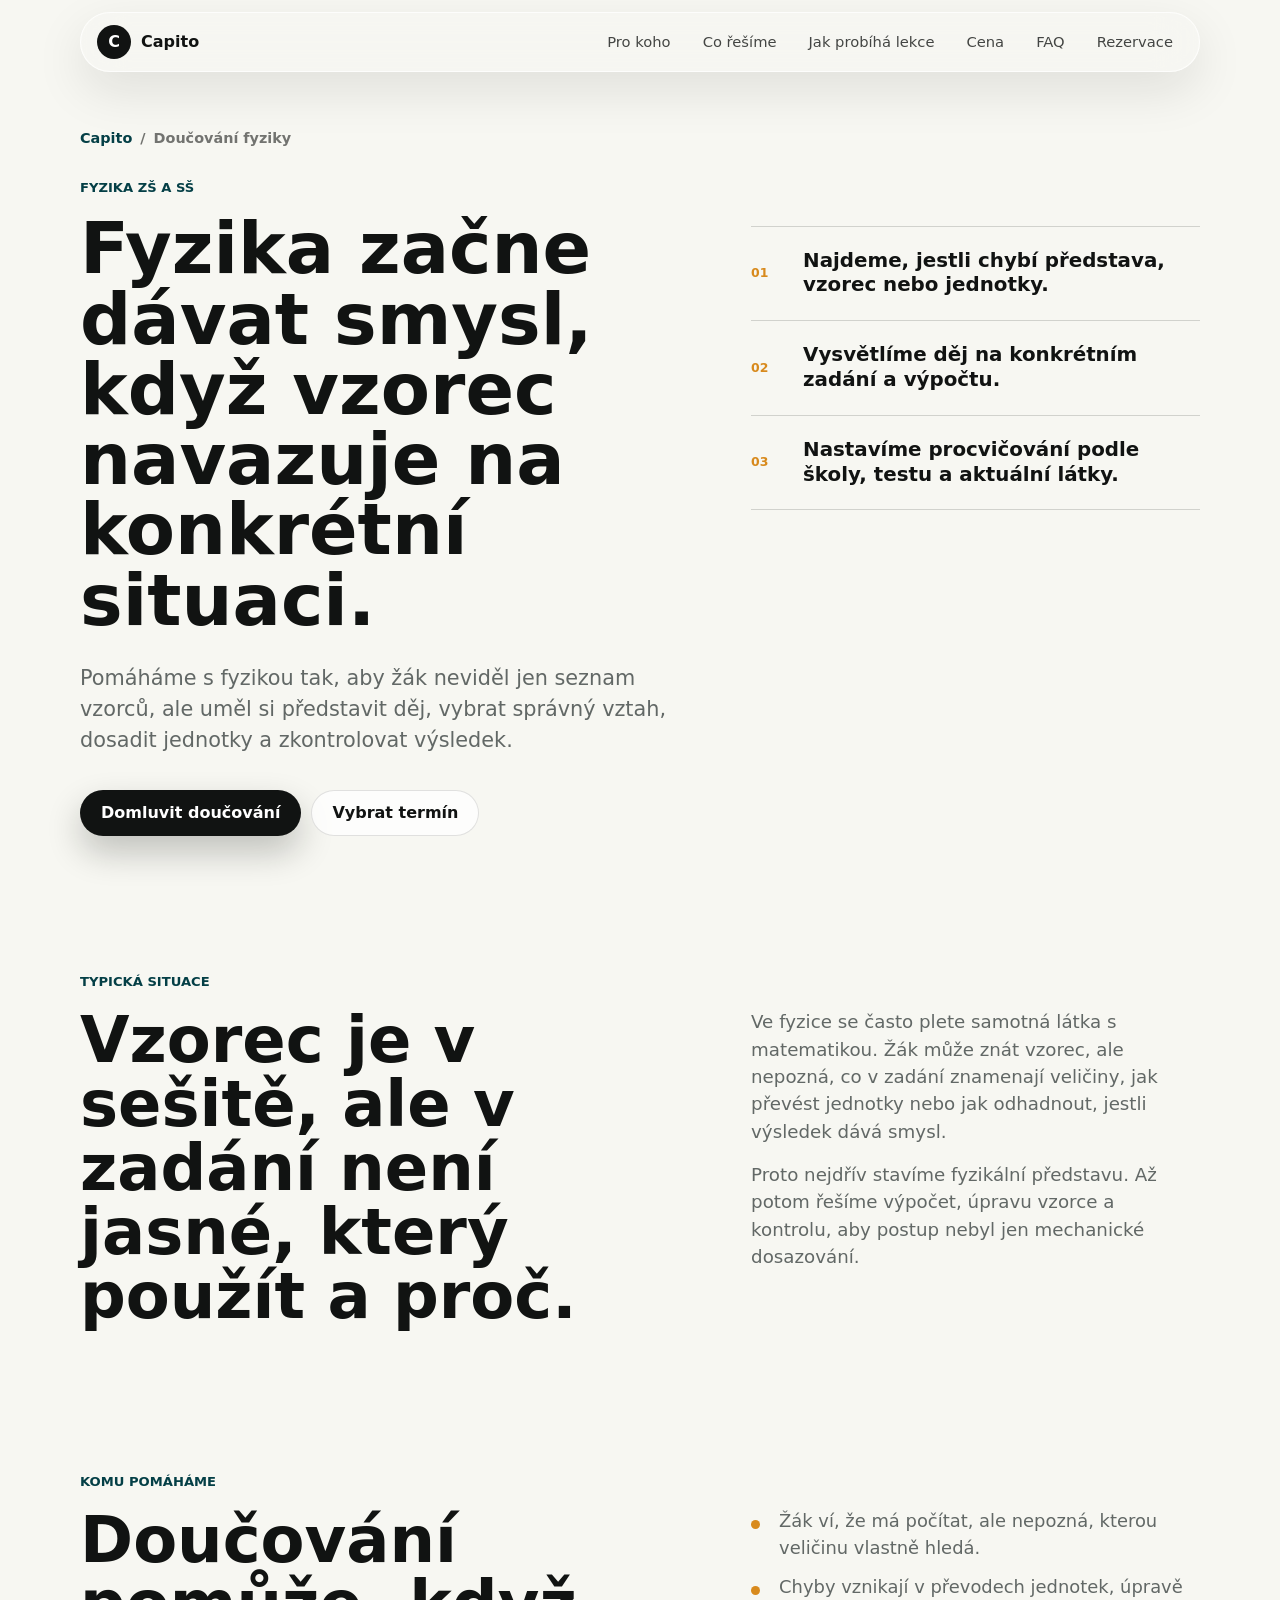
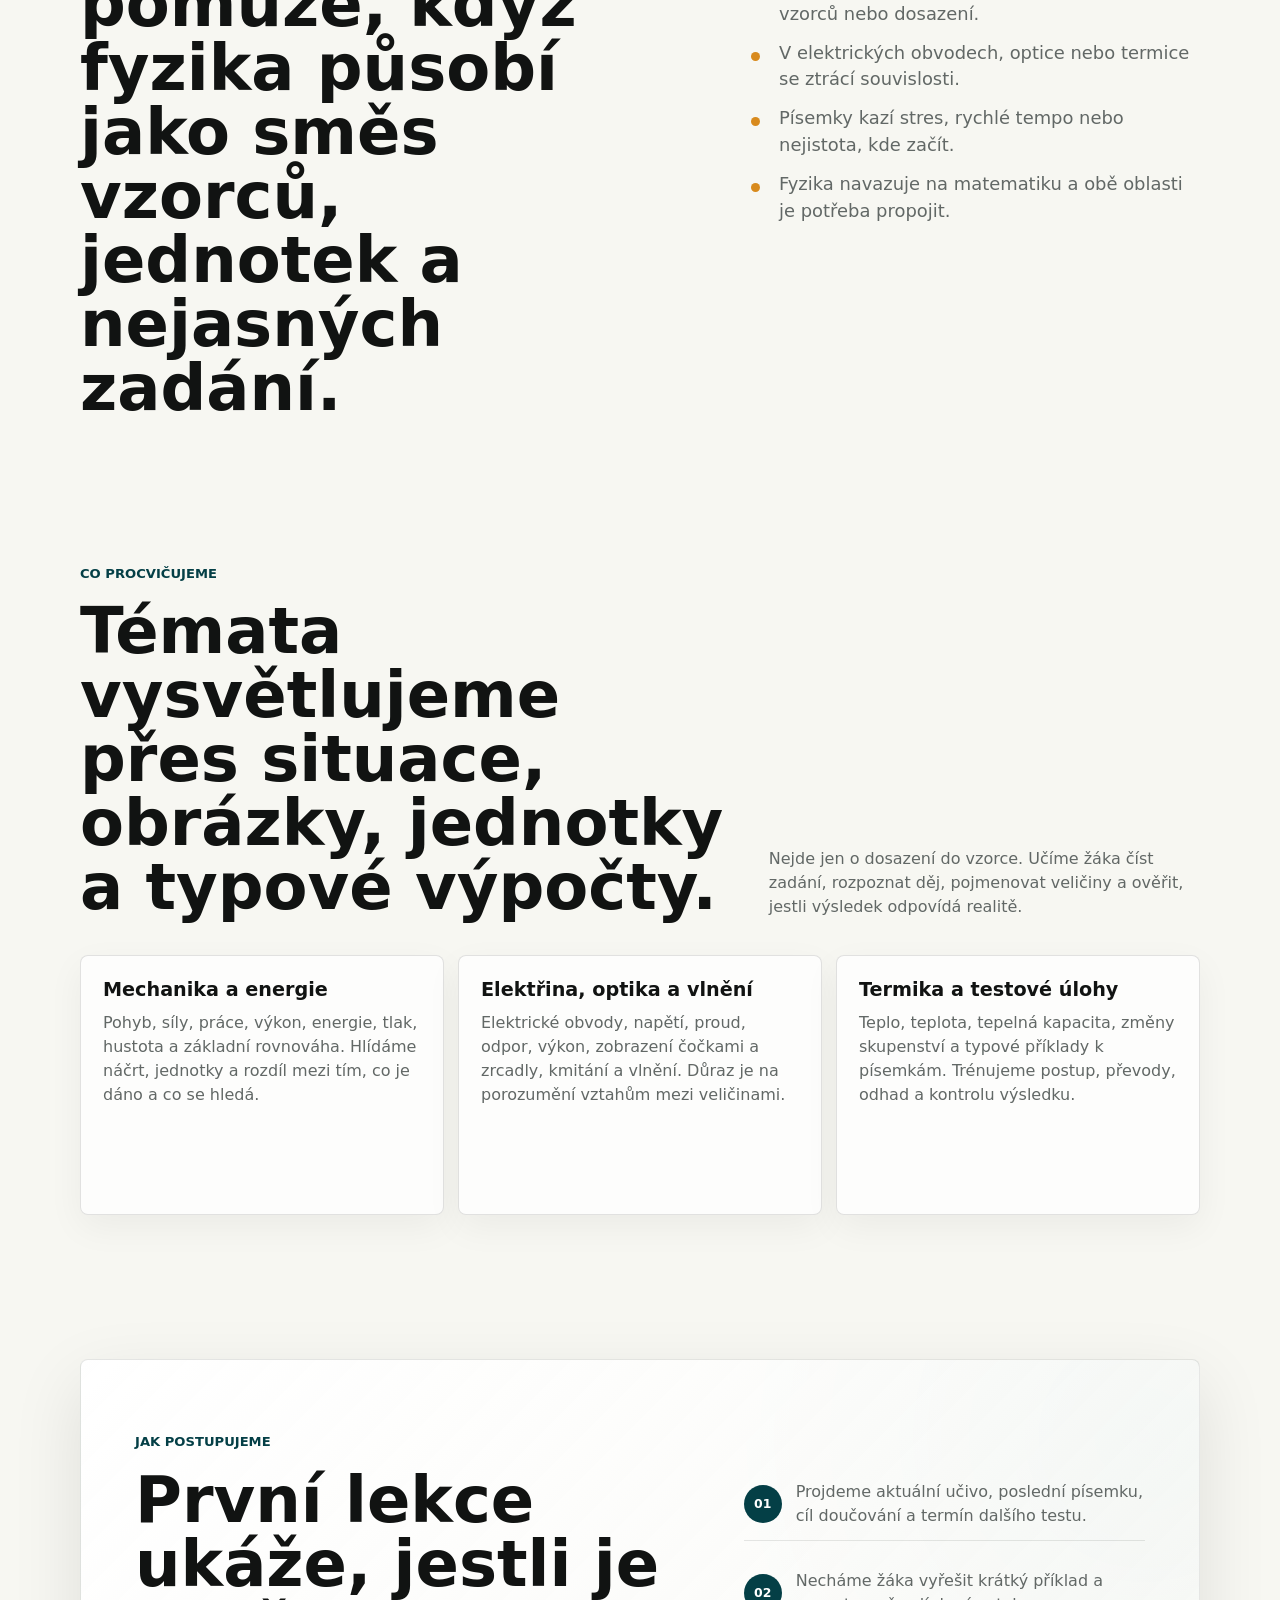
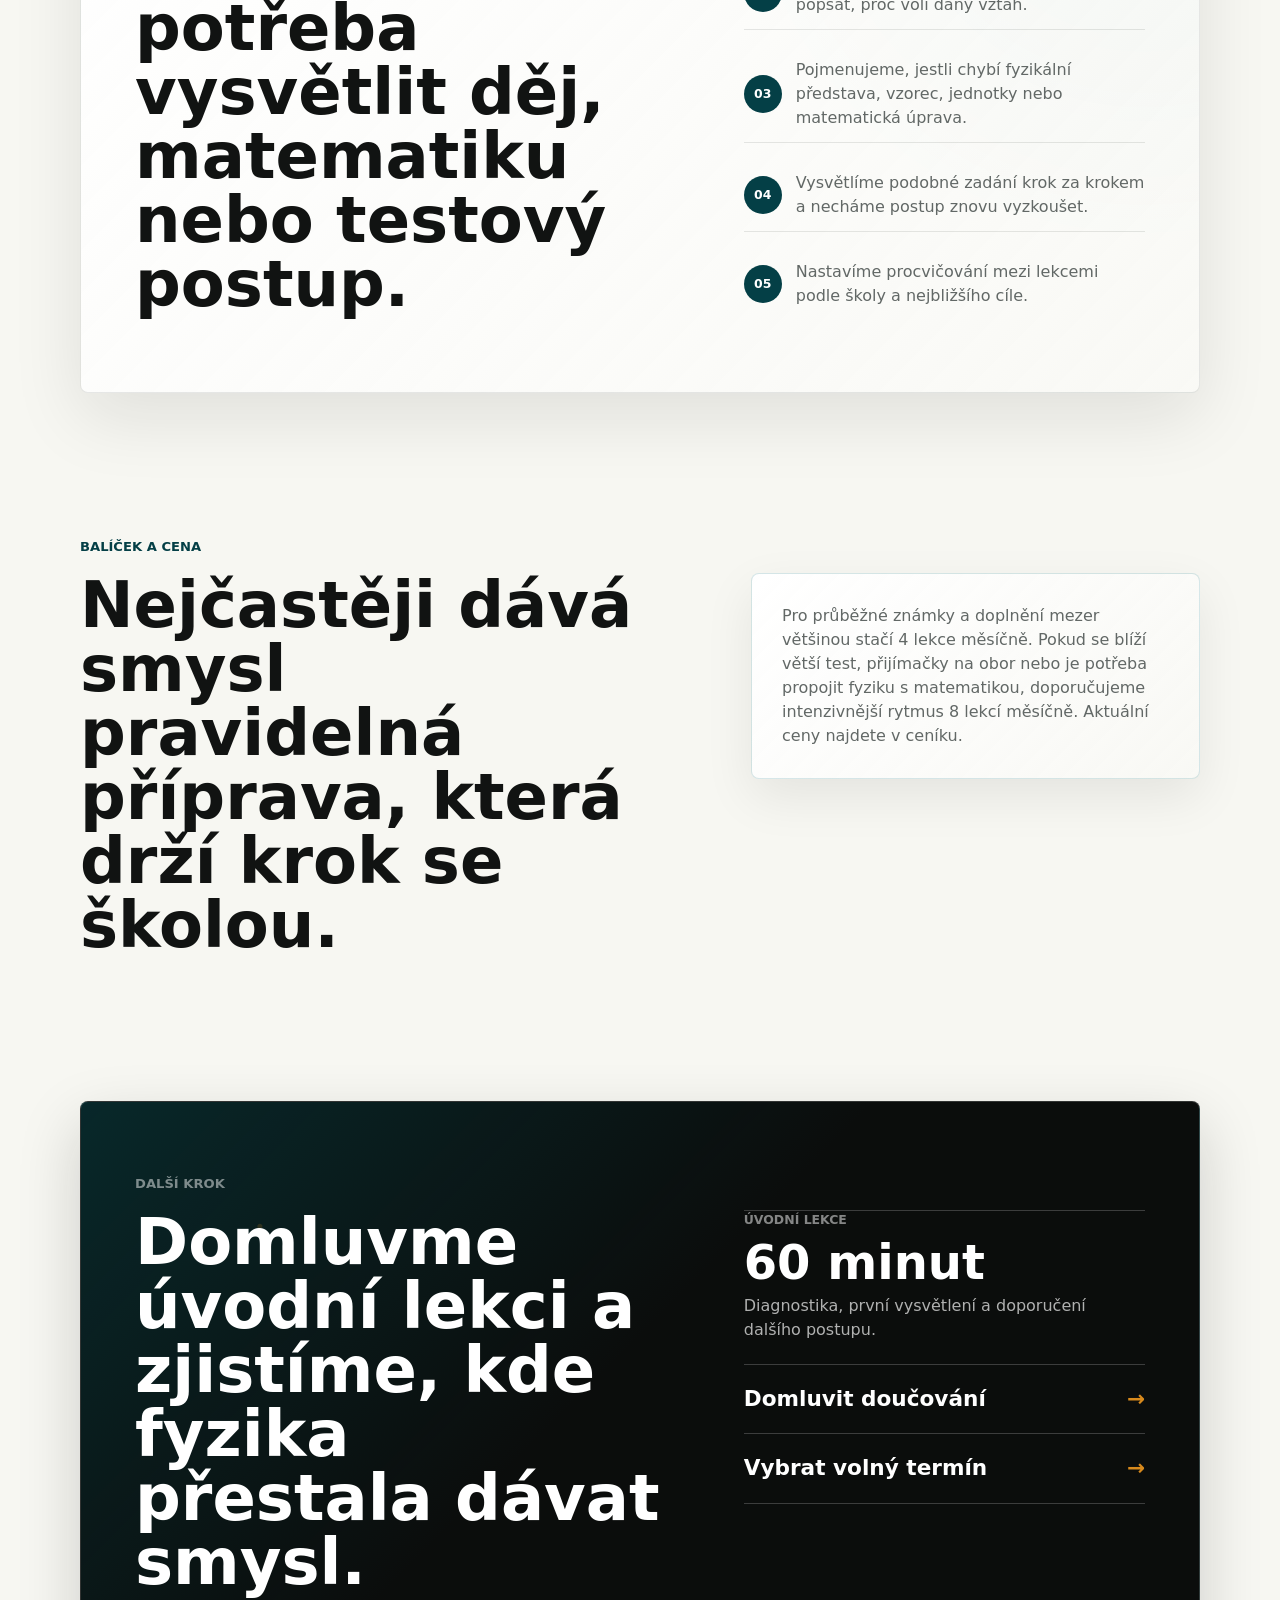
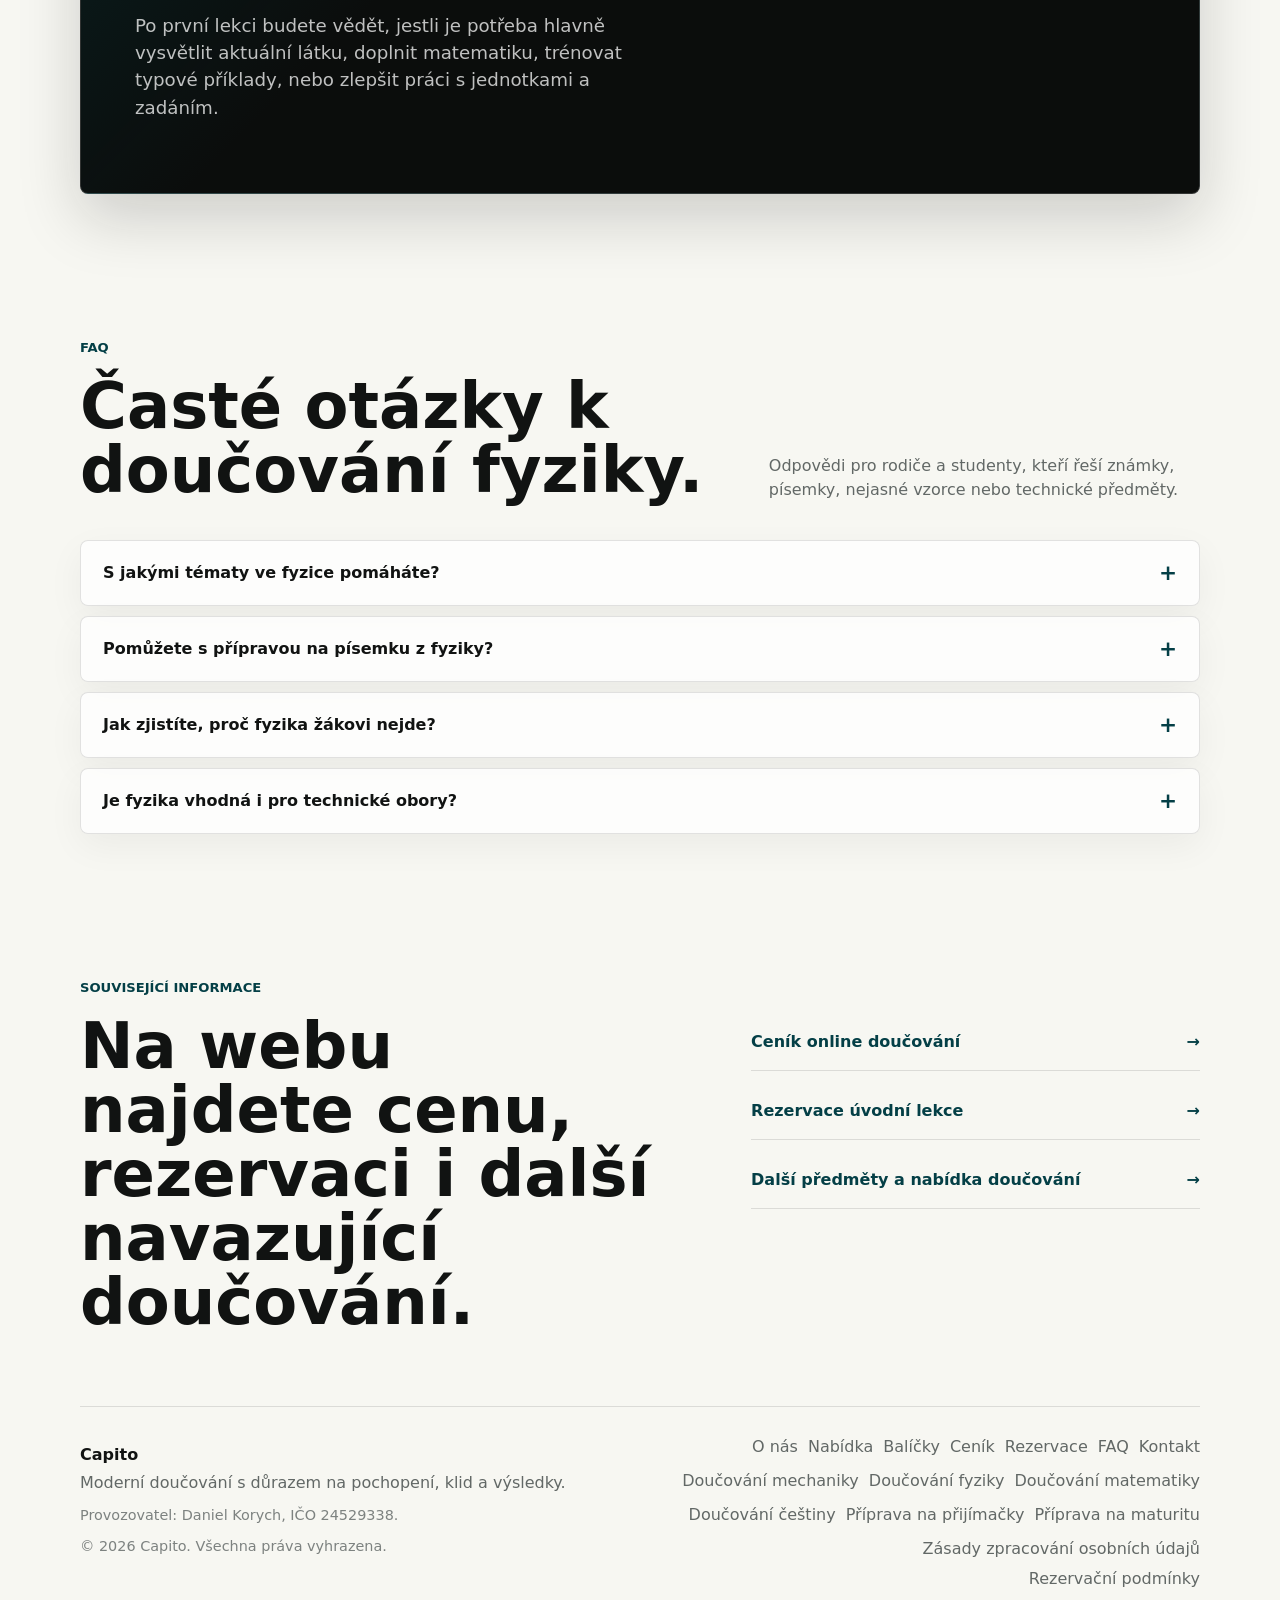
==== commit dbfe17ea: "Update website content and responsive layout" ====
--- a/doucovani-fyziky.html
+++ b/doucovani-fyziky.html
@@ -366,8 +366,6 @@
         <nav class="related-links" aria-label="Související části webu">
           <a href="index.html#cenik">Ceník online doučování</a>
           <a href="index.html#rezervace">Rezervace úvodní lekce</a>
-          <a href="doucovani-mechaniky.html">Doučování mechaniky</a>
-          <a href="doucovani-matematiky.html">Doučování matematiky</a>
           <a href="index.html#nabidka">Další předměty a nabídka doučování</a>
         </nav>
       </section>
--- a/styles.css
+++ b/styles.css
@@ -27,6 +27,8 @@
 
 html {
   scroll-behavior: smooth;
+  overflow-x: hidden;
+  overflow-x: clip;
 }
 
 [id] {
@@ -35,6 +37,8 @@
 
 body {
   margin: 0;
+  overflow-x: hidden;
+  overflow-x: clip;
   background: var(--paper);
   color: var(--ink);
   font-size: 16px;
@@ -207,7 +211,7 @@
 .hero-content {
   width: min(1120px, calc(100% - 32px));
   margin: 0 auto;
-  padding: 132px 0 72px;
+  padding: 112px 0 72px;
 }
 
 .eyebrow,
@@ -419,6 +423,10 @@
   scroll-margin-top: 110px;
 }
 
+#kontakt {
+  scroll-margin-top: 64px;
+}
+
 .offer-grid {
   grid-template-columns: repeat(3, minmax(0, 1fr));
 }
@@ -468,26 +476,6 @@
   font-weight: 800;
 }
 
-.feature-card:nth-child(1) .icon {
-  background: var(--amber);
-}
-
-.feature-card:nth-child(2) .icon {
-  background: var(--teal);
-}
-
-.feature-card:nth-child(4) .icon {
-  background: var(--sage);
-}
-
-.feature-card:nth-child(5) .icon {
-  background: var(--ink);
-}
-
-.feature-card:nth-child(6) .icon {
-  background: var(--teal-dark);
-}
-
 .feature-card h3,
 .timeline h3 {
   margin: 0 0 8px;
@@ -524,19 +512,77 @@
   padding-top: 5px;
 }
 
+.feature-card--preparation {
+  background: rgba(221, 139, 22, 0.18);
+}
+
 .feature-card-cta::after {
   content: "→";
 }
 
+@media (min-width: 901px) {
+  .feature-card {
+    min-height: 174px;
+    display: grid;
+    grid-template-columns: 38px minmax(0, 1fr);
+    grid-template-rows: auto auto 1fr auto;
+    column-gap: 12px;
+    padding: 9px 12px;
+  }
+
+  .feature-card .icon {
+    grid-column: 1;
+    grid-row: 1;
+    width: 38px;
+    height: 38px;
+    margin: 0;
+  }
+
+  .feature-card h3 {
+    grid-column: 2;
+    grid-row: 1;
+    align-self: center;
+    margin: 0;
+    font-size: 1.12rem;
+  }
+
+  .feature-card p {
+    grid-column: 1 / -1;
+    grid-row: 2;
+    margin-top: 5px;
+    font-size: 0.93rem;
+    line-height: 1.35;
+  }
+
+  .feature-card-cta {
+    grid-column: 1 / -1;
+    grid-row: 4;
+    align-self: end;
+    margin-top: 0;
+    padding-top: 3px;
+    font-size: 0.95rem;
+  }
+
+  .feature-card-badge {
+    grid-column: 1 / -1;
+    grid-row: 3;
+    align-self: end;
+    margin-top: 4px;
+    font-size: 0.72rem;
+  }
+
+  .offer-grid {
+    gap: 10px;
+    margin-top: 24px;
+  }
+}
+
 .packages {
   padding-top: 72px;
 }
 
 .package-grid {
   grid-template-columns: repeat(2, minmax(0, 1fr));
-  width: min(100%, 1060px);
-  max-width: 1060px;
-  margin-inline: auto;
 }
 
 .package-card {
@@ -718,7 +764,7 @@
   grid-template-columns: minmax(0, 0.66fr) minmax(520px, 1.34fr);
   gap: clamp(24px, 4vw, 54px);
   margin: 0 auto;
-  padding: clamp(50px, 6.6vw, 84px) clamp(28px, 6vw, 72px);
+  padding: clamp(42px, 5.3vw, 64px) clamp(28px, 6vw, 72px);
   border-radius: var(--radius);
   color: var(--ink);
   overflow: hidden;
@@ -941,6 +987,10 @@
 .reviews-row {
   display: flex;
   gap: 14px;
+}
+
+.reviews-pagination {
+  display: none;
 }
 
 .review-card {
@@ -1059,7 +1109,8 @@
 }
 
 .price-card {
-  min-height: 430px;
+  min-height: 444px;
+  padding-block: 18px;
 }
 
 .price-card:hover,
@@ -1131,6 +1182,12 @@
   column-gap: clamp(44px, 7vw, 92px);
 }
 
+.reservation > *,
+.reservation-action > *,
+.form-grid > label {
+  min-width: 0;
+}
+
 .reservation-copy {
   display: flex;
   flex-direction: column;
@@ -1182,7 +1239,7 @@
   color: var(--muted);
   font-size: 0.94rem;
   line-height: 1.35;
-  white-space: nowrap;
+  overflow-wrap: anywhere;
 }
 
 .booking-service-button {
@@ -1238,8 +1295,8 @@
   overflow: hidden;
   display: grid;
   width: 100%;
-  gap: 9px;
-  padding: clamp(16px, 2vw, 22px);
+  gap: 10px;
+  padding: clamp(18px, 2.1vw, 23px);
   border: 1px solid rgba(0, 109, 119, 0.16);
   border-radius: var(--radius);
   background:
@@ -1253,8 +1310,8 @@
 .form-heading {
   display: grid;
   justify-items: center;
-  gap: 2px;
-  margin-bottom: 0;
+  gap: 4px;
+  margin-bottom: 2px;
   text-align: center;
 }
 
@@ -1293,12 +1350,12 @@
 .form-grid {
   display: grid;
   grid-template-columns: repeat(2, minmax(0, 1fr));
-  gap: 8px 12px;
+  gap: 10px 14px;
 }
 
 label {
   display: grid;
-  gap: 5px;
+  gap: 6px;
   color: rgba(17, 19, 18, 0.76);
   font-size: 0.9rem;
   font-weight: 780;
@@ -1320,6 +1377,7 @@
 select,
 textarea {
   width: 100%;
+  min-width: 0;
   border: 1px solid rgba(17, 19, 18, 0.13);
   border-radius: var(--radius);
   background: rgba(255, 255, 255, 0.86);
@@ -1331,13 +1389,13 @@
 
 input,
 select {
-  min-height: 38px;
+  min-height: 42px;
   padding: 0 12px;
 }
 
 textarea {
-  height: 72px;
-  min-height: 72px;
+  height: 80px;
+  min-height: 80px;
   resize: none;
   padding: 8px 12px;
   line-height: 1.28;
@@ -1373,88 +1431,6 @@
 textarea[aria-invalid="true"] {
   border-color: #b42318;
   box-shadow: 0 0 0 4px rgba(180, 35, 24, 0.1);
-}
-
-.day-picker {
-  display: grid;
-  grid-column: 1 / -1;
-  gap: 6px;
-  min-width: 0;
-  margin: 0;
-  padding: 0;
-  border: 0;
-}
-
-.day-picker legend {
-  padding: 0;
-  color: rgba(17, 19, 18, 0.76);
-  font-size: 0.9rem;
-  font-weight: 780;
-}
-
-.day-options {
-  display: flex;
-  flex-wrap: wrap;
-  gap: 7px;
-}
-
-.preparation-picker {
-  justify-items: center;
-  text-align: center;
-}
-
-.preparation-picker legend {
-  margin-bottom: 5px;
-}
-
-.preparation-picker .day-options {
-  justify-content: center;
-}
-
-.day-options label {
-  display: inline-flex;
-  gap: 0;
-  min-width: 0;
-  cursor: pointer;
-}
-
-.day-options input {
-  position: absolute;
-  inline-size: 1px;
-  block-size: 1px;
-  opacity: 0;
-  pointer-events: none;
-}
-
-.day-options span {
-  min-height: 32px;
-  display: inline-flex;
-  align-items: center;
-  justify-content: center;
-  padding: 0 14px;
-  border: 1px solid rgba(17, 19, 18, 0.13);
-  border-radius: 999px;
-  background: rgba(255, 255, 255, 0.9);
-  color: rgba(17, 19, 18, 0.78);
-  font-size: 0.9rem;
-  font-weight: 760;
-  transition: background 150ms ease, border-color 150ms ease, color 150ms ease, box-shadow 150ms ease;
-}
-
-.day-options input:checked + span {
-  border-color: rgba(0, 109, 119, 0.78);
-  background: rgba(0, 109, 119, 0.18);
-  color: var(--teal-dark);
-  box-shadow: 0 10px 26px rgba(0, 109, 119, 0.18);
-}
-
-.day-options input:focus-visible + span {
-  outline: 3px solid rgba(0, 109, 119, 0.2);
-  outline-offset: 2px;
-}
-
-.day-picker[aria-invalid="true"] .day-options span {
-  border-color: rgba(180, 35, 24, 0.34);
 }
 
 .consent {
@@ -1508,7 +1484,7 @@
 }
 
 .booking-form .button {
-  min-height: 44px;
+  min-height: 46px;
   margin-top: 0;
   box-shadow: 0 18px 38px rgba(17, 19, 18, 0.24);
 }
@@ -1540,7 +1516,7 @@
 }
 
 .contact {
-  padding-top: 96px;
+  padding-top: 72px;
   padding-bottom: 104px;
 }
 
@@ -1707,6 +1683,10 @@
 
 .landing-page #rezervace {
   scroll-margin-top: 130px;
+}
+
+.marketing-management-page #rezervace {
+  scroll-margin-top: 100px;
 }
 
 .landing-hero {
@@ -2329,17 +2309,20 @@
 
 .site-footer div {
   display: grid;
+  grid-template-columns: minmax(0, 1fr);
   gap: 4px;
+}
+
+.site-footer > * {
+  flex: 1;
+  min-width: 0;
+  overflow-wrap: anywhere;
 }
 
 .footer-legal {
   margin-top: 6px;
   color: rgba(98, 104, 102, 0.82);
   font-size: 0.9rem;
-}
-
-.site-footer div .footer-legal:first-of-type {
-  white-space: nowrap;
 }
 
 .footer-ai {
@@ -2347,7 +2330,6 @@
   margin-top: 15px;
   font-size: 0.78rem;
   line-height: 1.25;
-  white-space: nowrap;
 }
 
 .site-footer nav {
@@ -2386,6 +2368,7 @@
   .site-footer nav {
     transform: translateY(-6px);
   }
+
 }
 
 .site-footer a {
@@ -2398,6 +2381,15 @@
 }
 
 @media (max-width: 900px) {
+  body.menu-open::before {
+    content: "";
+    position: fixed;
+    inset: 0;
+    z-index: 19;
+    background: rgba(17, 19, 18, 0.28);
+    backdrop-filter: blur(2px);
+  }
+
   .site-header {
     top: 8px;
   }
@@ -2416,13 +2408,16 @@
     position: fixed;
     top: 68px;
     right: 12px;
-    left: 12px;
+    left: auto;
+    width: min(360px, calc(100% - 24px));
     display: grid;
-    gap: 8px;
-    padding: 12px;
+    align-items: stretch;
+    justify-content: stretch;
+    gap: 4px;
+    padding: 10px;
     border: 1px solid rgba(255, 255, 255, 0.78);
     border-radius: var(--radius);
-    background: rgba(255, 255, 255, 0.94);
+    background: rgba(255, 255, 255, 0.98);
     box-shadow: var(--shadow);
     max-height: calc(100svh - 84px);
     overflow-y: auto;
@@ -2446,6 +2441,25 @@
   .site-nav a {
     min-height: 44px;
     justify-content: center;
+    font-size: 1rem;
+    font-weight: 650;
+  }
+
+  .site-nav a[aria-current="page"] {
+    background: rgba(17, 19, 18, 0.08);
+    color: var(--ink);
+  }
+
+  .site-nav a[href$="#rezervace"] {
+    color: #fff;
+    background: var(--ink);
+    font-weight: 760;
+  }
+
+  .site-nav a[href$="#rezervace"]:hover,
+  .site-nav a[href$="#rezervace"]:focus-visible {
+    color: #fff;
+    background: var(--teal-dark);
   }
 
   .menu-toggle[aria-expanded="true"] span:nth-child(2) {
@@ -2467,7 +2481,7 @@
   }
 
   .hero-content {
-    padding: 116px 0 48px;
+    padding: 96px 0 48px;
   }
 
   .signal-strip,
@@ -2482,7 +2496,7 @@
   .current-topic-card,
   .landing-split,
   .landing-cta {
-    grid-template-columns: 1fr;
+    grid-template-columns: minmax(0, 1fr);
   }
 
   .current-topic-side {
@@ -2498,20 +2512,13 @@
     grid-template-columns: repeat(2, minmax(0, 1fr));
   }
 
-}
-
-@media (max-width: 640px) {
-  .hero-media {
-    object-position: 66% center;
-  }
-
-  .hero-actions,
   .site-footer {
     align-items: stretch;
     flex-direction: column;
   }
 
   .site-footer nav {
+    margin-left: 0;
     transform: none;
     justify-content: flex-start;
     text-align: left;
@@ -2523,12 +2530,16 @@
     justify-content: flex-start;
   }
 
-  .footer-ai {
-    white-space: normal;
-  }
-
-  .site-footer div .footer-legal:first-of-type {
-    white-space: normal;
+}
+
+@media (max-width: 640px) {
+  .hero-media {
+    object-position: 66% center;
+  }
+
+  .hero-actions {
+    align-items: stretch;
+    flex-direction: column;
   }
 
   .button {
@@ -2562,6 +2573,43 @@
     display: none;
   }
 
+  .reviews-pagination {
+    display: flex;
+    flex-wrap: wrap;
+    justify-content: center;
+    margin-top: 4px;
+  }
+
+  .review-dot {
+    display: grid;
+    place-items: center;
+    width: 44px;
+    height: 44px;
+    padding: 0;
+    border: 0;
+    border-radius: 50%;
+    background: transparent;
+    cursor: pointer;
+  }
+
+  .review-dot::before {
+    content: "";
+    width: 8px;
+    height: 8px;
+    border-radius: 50%;
+    background: #b7bab7;
+    transition: background-color 180ms ease;
+  }
+
+  .review-dot[aria-current="true"]::before {
+    background: #111312;
+  }
+
+  .review-dot:focus-visible {
+    outline: 2px solid var(--ink);
+    outline-offset: -6px;
+  }
+
   .reviews-track {
     display: block;
     width: auto;
@@ -2614,6 +2662,52 @@
     min-height: auto;
   }
 
+  .feature-card {
+    display: grid;
+    grid-template-columns: 38px minmax(0, 1fr);
+    grid-template-rows: auto auto auto auto;
+    column-gap: 12px;
+    padding: 12px 14px;
+  }
+
+  .feature-card .icon {
+    grid-column: 1;
+    grid-row: 1;
+    width: 38px;
+    height: 38px;
+    margin: 0;
+  }
+
+  .feature-card h3 {
+    grid-column: 2;
+    grid-row: 1;
+    align-self: center;
+    margin: 0;
+  }
+
+  .feature-card p {
+    grid-column: 1 / -1;
+    grid-row: 2;
+    margin-top: 6px;
+  }
+
+  .feature-card-badge {
+    grid-column: 1 / -1;
+    grid-row: 3;
+    margin-top: 8px;
+  }
+
+  .feature-card-cta {
+    grid-column: 1 / -1;
+    grid-row: 4;
+    margin-top: 0;
+    padding-top: 6px;
+  }
+
+  .feature-card-badge + .feature-card-cta {
+    padding-top: 5px;
+  }
+
   .method-panel {
     padding: 30px 20px;
   }
@@ -2691,7 +2785,7 @@
 
 @media (min-width: 900px) {
   .package-card {
-    min-height: clamp(414px, 34vw, 432px) !important;
-    padding-block: clamp(22px, 2.6vw, 31px) !important;
-  }
-}
+    min-height: clamp(438px, 33.4vw, 456px) !important;
+    padding-block: clamp(22px, 2.5vw, 30px) !important;
+  }
+}
